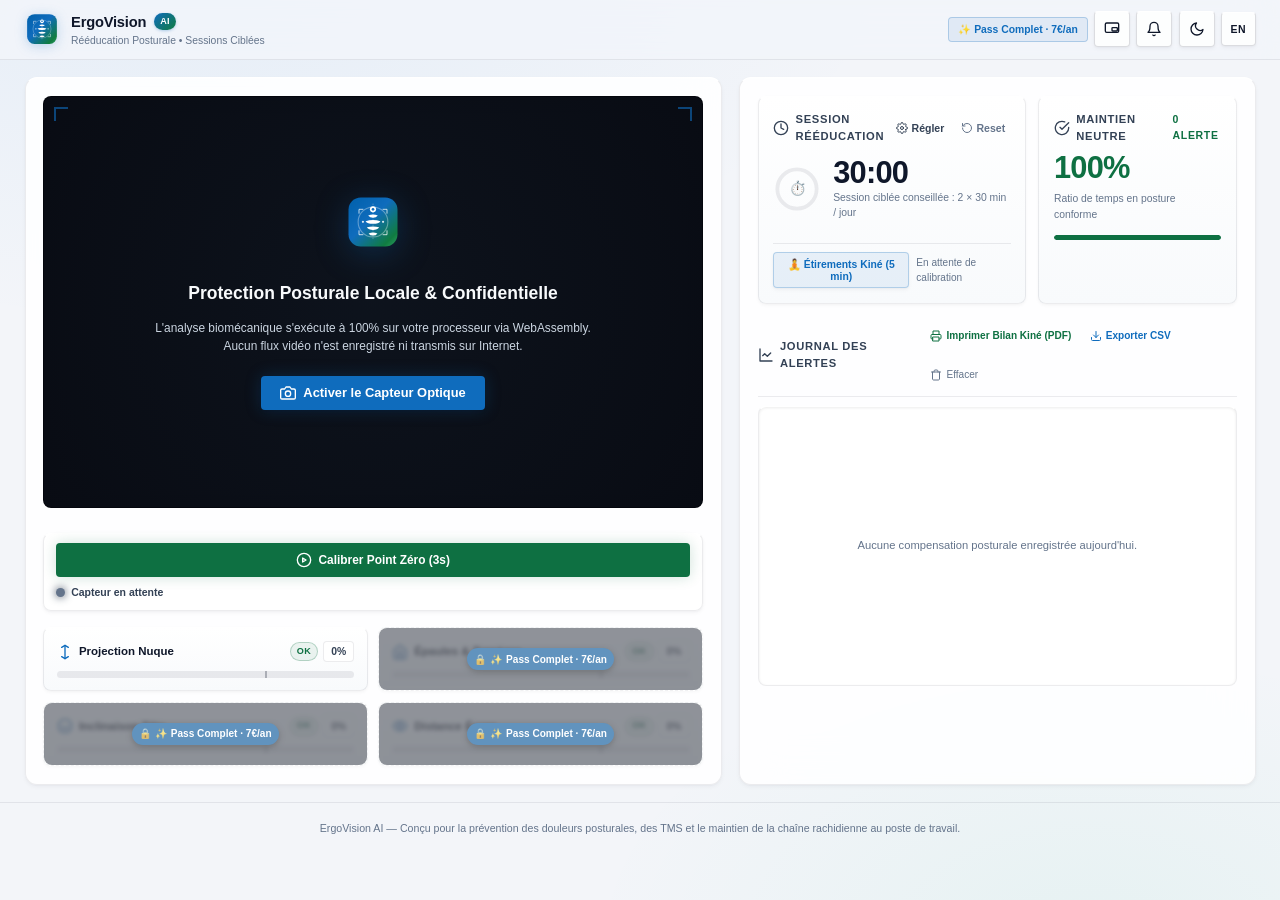
==== 90_Code_Source/index.html @ f1de79cc "feat: complete UI enhancements with clinical deviation pills, circular timer and store icons" ====
<!DOCTYPE html>
<html lang="fr" data-theme="light">
<head>
  <meta charset="UTF-8">
  <meta name="viewport" content="width=device-width, initial-scale=1.0">
  <title>ErgoVision AI — Studio Biomécanique & Gardien Postural</title>
  
  <!-- MediaPipe Pose & Camera Utilities (100% Local / Zero CDN) -->
  <script src="./vendor/mediapipe/camera_utils.js"></script>
  <script src="./vendor/mediapipe/drawing_utils.js"></script>
  <script src="./vendor/mediapipe/pose.js"></script>

  <!-- Modular Styles -->
  <link rel="stylesheet" href="./css/tokens.css">
  <link rel="stylesheet" href="./css/style.css">
</head>
<body>

  <!-- BARRE DE NAVIGATION SUPERIEURE (TOPBAR EPUREE) -->
  <header class="topbar" role="banner">
    <div class="brand">
      <div class="brand-logo-container" aria-hidden="true">
        <svg class="brand-logo-icon" viewBox="0 0 128 128" width="34" height="34">
          <defs>
            <linearGradient id="brandLogoGrad" x1="0%" y1="0%" x2="100%" y2="100%">
              <stop offset="0%" stop-color="#0060ab"/>
              <stop offset="45%" stop-color="#0f6cbd"/>
              <stop offset="85%" stop-color="#107c41"/>
              <stop offset="100%" stop-color="#2d9d5f"/>
            </linearGradient>
          </defs>
          <rect x="8" y="8" width="112" height="112" rx="28" fill="url(#brandLogoGrad)"/>
          <circle cx="64" cy="64" r="34" fill="none" stroke="#ffffff" stroke-width="2.5" stroke-opacity="0.35"/>
          <line x1="64" y1="22" x2="64" y2="106" stroke="#ffffff" stroke-width="1.8" stroke-opacity="0.35" stroke-dasharray="3 3"/>
          <circle cx="64" cy="35" r="7" fill="#ffffff"/>
          <circle cx="64" cy="35" r="3" fill="#0f6cbd"/>
          <path d="M 53 49 Q 64 45 75 49 Q 71 54 64 54 Q 57 54 53 49 Z" fill="#ffffff"/>
          <path d="M 47 62 Q 64 57 81 62 Q 77 68 64 68 Q 51 68 47 62 Z" fill="#ffffff"/>
          <circle cx="41" cy="63.5" r="2.5" fill="#ffffff" fill-opacity="0.85"/>
          <circle cx="87" cy="63.5" r="2.5" fill="#ffffff" fill-opacity="0.85"/>
          <path d="M 50 76 Q 64 72 78 76 Q 74 82 64 82 Q 54 82 50 76 Z" fill="#ffffff"/>
          <path d="M 54 90 Q 64 86 74 90 Q 71 95 64 95 Q 57 95 54 90 Z" fill="#ffffff"/>
          <path d="M 32 44 L 32 35 L 41 35" stroke="#ffffff" stroke-width="2" stroke-linecap="round" fill="none" stroke-opacity="0.85"/>
          <path d="M 96 44 L 96 35 L 87 35" stroke="#ffffff" stroke-width="2" stroke-linecap="round" fill="none" stroke-opacity="0.85"/>
          <path d="M 32 84 L 32 93 L 41 93" stroke="#ffffff" stroke-width="2" stroke-linecap="round" fill="none" stroke-opacity="0.85"/>
          <path d="M 96 84 L 96 93 L 87 93" stroke="#ffffff" stroke-width="2" stroke-linecap="round" fill="none" stroke-opacity="0.85"/>
        </svg>
      </div>
      <div>
        <div class="brand-title">ErgoVision <span class="brand-ai-chip">AI</span></div>
        <div class="brand-sub" data-i18n="brand_sub">Rééducation Posturale • Sessions Ciblées</div>
      </div>
    </div>

    <!-- Actions Rapides Épurées (1 Seule Ligne) -->
    <div class="quick-actions" role="toolbar" aria-label="Actions rapides">
      <button id="btnProStatus" class="btn-pro-badge" title="Gérer votre Pass Annuel Éthique (7 € / an)" aria-label="Gérer votre Pass Annuel">
        <span id="labelProBadge">✨ Pass 7€/an</span>
      </button>

      <button id="btnPiP" class="btn-action btn-icon-only" title="Mini-Fenêtre flottante par-dessus vos outils de travail" aria-label="Ouvrir la fenêtre Picture-in-Picture">
        <svg class="icon" viewBox="0 0 24 24"><rect width="20" height="14" x="2" y="3" rx="2"/><rect width="8" height="5" x="12" y="10" rx="1"/></svg>
      </button>

      <!-- Bouton Agrandir / Ré-ancrer (visible uniquement en mode mini-fenêtre pop-out) -->
      <button id="btnExpandPopout" class="btn-action btn-icon-only" style="display:none;" title="Agrandir en grand écran" aria-label="Agrandir en grand écran">
        <svg class="icon" viewBox="0 0 24 24"><polyline points="15 3 21 3 21 9"/><polyline points="9 21 3 21 3 15"/><line x1="21" y1="3" x2="14" y2="10"/><line x1="3" y1="21" x2="10" y2="14"/></svg>
      </button>

      <!-- Menu Déroulant Popover Notifs & Audio -->
      <div class="popover-wrapper" style="position:relative;">
        <button id="btnNotifMenu" class="btn-action btn-icon-only" title="Paramètres audio et notifications" aria-label="Ouvrir le menu audio et notifications" aria-expanded="false">
          <svg id="iconNotifsBell" class="icon" viewBox="0 0 24 24"><path d="M6 8a6 6 0 0 1 12 0c0 7 3 9 3 9H3s3-2 3-9"/><path d="M10.3 21a1.94 1.94 0 0 0 3.4 0"/></svg>
        </button>
        <div id="notifsDropdown" class="notifs-dropdown" style="display:none;" role="region" aria-label="Paramètres audio et notifications">
          <div class="notifs-dropdown-title">Alertes &amp; Signaux</div>
          
          <div class="notifs-row">
            <label style="display:flex; justify-content:space-between; align-items:center; width:100%; cursor:pointer;">
              <span style="font-weight:600; font-size:0.8rem;">Signal Audio</span>
              <input type="checkbox" id="chkAudioToggle" checked>
            </label>
          </div>

          <div class="notifs-row" id="rowAudioVolume">
            <div style="display:flex; justify-content:space-between; font-size:0.75rem; margin-bottom:0.25rem;">
              <span>Volume</span>
              <span id="labelDropdownVol">15%</span>
            </div>
            <input type="range" id="rangeDropdownVol" min="0" max="100" step="5" value="15" style="width:100%;">
          </div>

          <div class="notifs-row">
            <label style="display:flex; justify-content:space-between; align-items:center; width:100%; cursor:pointer;">
              <span style="font-weight:600; font-size:0.8rem;">Notifications OS</span>
              <input type="checkbox" id="chkNotifToggle">
            </label>
          </div>
        </div>
      </div>

      <button id="btnTheme" class="btn-action btn-theme-toggle" title="Basculer entre Mode Sombre et Mode Clair" aria-label="Basculer le thème">
        <svg id="iconTheme" class="icon" viewBox="0 0 24 24"><path d="M21 12.79A9 9 0 1 1 11.21 3 7 7 0 0 0 21 12.79z"/></svg>
      </button>

      <button id="btnToggleLang" class="btn-action btn-lang-toggle" title="Changer de langue / Switch language" aria-label="Changer la langue de l'application">
        <span id="labelLang">EN</span>
      </button>
    </div>
  </header>

  <!-- CONTENU PRINCIPAL EN GRILLE BENTO -->
  <main class="bento-grid" role="main">

    <!-- COLONNE GAUCHE : FLUX VIDEO, CALIBRATION & JAUGES BIOMÉCANIQUES -->
    <section class="panel" aria-label="Flux vidéo et analyse biomécanique">
      <!-- BANDEAU PAUSE OCULAIRE 20-20-20 -->
      <div id="eyeRestBanner" class="eye-rest-banner" style="display:none;" role="alert" aria-live="polite">
        <div class="eye-rest-content">
          <svg class="icon eye-rest-icon" viewBox="0 0 24 24" fill="none" stroke="currentColor" stroke-width="2"><path d="M2 12s3-7 10-7 10 7 10 7-3 7-10 7-10-7-10-7Z"/><circle cx="12" cy="12" r="3"/></svg>
          <div>
            <div style="font-weight:700; font-size:0.85rem;" id="eyeRestTitle">Pause Oculaire 20-20-20</div>
            <div style="font-size:0.74rem; color:var(--fluent-fg-secondary);" id="eyeRestDesc">Fixez un point à 6m pour détendre vos yeux</div>
          </div>
        </div>
        <div style="display:flex; align-items:center; gap:0.6rem;">
          <span id="eyeRestDigits" class="mono-big" style="font-size:1.3rem; color:var(--status-success);">20s</span>
          <button type="button" class="btn-action" id="btnSkipEyeRest" style="font-size:0.72rem; padding:0.25rem 0.5rem;">
            <span>Passer</span>
          </button>
        </div>
      </div>

      <!-- VIEWPORT VIDEO (100% DEGAGE) -->
      <div class="viewport" aria-label="Moniteur vidéo de posture">
        <!-- Écran d'accueil de la caméra -->
        <div id="cameraPlaceholder" class="camera-placeholder">
          <div class="camera-hero-logo" aria-hidden="true">
            <svg viewBox="0 0 128 128" width="56" height="56">
              <defs>
                <linearGradient id="heroLogoGrad" x1="0%" y1="0%" x2="100%" y2="100%">
                  <stop offset="0%" stop-color="#0060ab"/>
                  <stop offset="45%" stop-color="#0f6cbd"/>
                  <stop offset="85%" stop-color="#107c41"/>
                  <stop offset="100%" stop-color="#2d9d5f"/>
                </linearGradient>
              </defs>
              <rect x="8" y="8" width="112" height="112" rx="28" fill="url(#heroLogoGrad)"/>
              <circle cx="64" cy="64" r="34" fill="none" stroke="#ffffff" stroke-width="2.5" stroke-opacity="0.35"/>
              <line x1="64" y1="22" x2="64" y2="106" stroke="#ffffff" stroke-width="1.8" stroke-opacity="0.35" stroke-dasharray="3 3"/>
              <circle cx="64" cy="35" r="7" fill="#ffffff"/>
              <circle cx="64" cy="35" r="3" fill="#0f6cbd"/>
              <path d="M 53 49 Q 64 45 75 49 Q 71 54 64 54 Q 57 54 53 49 Z" fill="#ffffff"/>
              <path d="M 47 62 Q 64 57 81 62 Q 77 68 64 68 Q 51 68 47 62 Z" fill="#ffffff"/>
              <circle cx="41" cy="63.5" r="2.5" fill="#ffffff" fill-opacity="0.85"/>
              <circle cx="87" cy="63.5" r="2.5" fill="#ffffff" fill-opacity="0.85"/>
              <path d="M 50 76 Q 64 72 78 76 Q 74 82 64 82 Q 54 82 50 76 Z" fill="#ffffff"/>
              <path d="M 54 90 Q 64 86 74 90 Q 71 95 64 95 Q 57 95 54 90 Z" fill="#ffffff"/>
              <path d="M 32 44 L 32 35 L 41 35" stroke="#ffffff" stroke-width="2" stroke-linecap="round" fill="none" stroke-opacity="0.85"/>
              <path d="M 96 44 L 96 35 L 87 35" stroke="#ffffff" stroke-width="2" stroke-linecap="round" fill="none" stroke-opacity="0.85"/>
              <path d="M 32 84 L 32 93 L 41 93" stroke="#ffffff" stroke-width="2" stroke-linecap="round" fill="none" stroke-opacity="0.85"/>
              <path d="M 96 84 L 96 93 L 87 93" stroke="#ffffff" stroke-width="2" stroke-linecap="round" fill="none" stroke-opacity="0.85"/>
            </svg>
          </div>
          <h2 style="font-size: 1.25rem; font-weight: 700; color: var(--fluent-fg-primary);">Protection Posturale Locale &amp; Confidentielle</h2>
          <p style="font-size: 0.85rem; color: var(--fluent-fg-secondary); max-width: 440px; line-height: 1.5;">
            L'analyse biomécanique s'exécute à 100% sur votre processeur via WebAssembly. Aucun flux vidéo n'est enregistré ni transmis sur Internet.
          </p>
          <div style="display:flex; gap:0.6rem; align-items:center; margin-top:0.5rem; flex-wrap:wrap; justify-content:center;">
            <button id="btnStartCamera" class="cta-button">
              <svg class="icon" viewBox="0 0 24 24"><path d="M23 19a2 2 0 0 1-2 2H3a2 2 0 0 1-2-2V8a2 2 0 0 1 2-2h4l2-3h6l2 3h4a2 2 0 0 1 2 2z"/><circle cx="12" cy="13" r="4"/></svg>
              <span>Activer le Capteur Optique</span>
            </button>
          </div>
        </div>

        <!-- Carte de veille active quand la Mini-Fenêtre Popout est ouverte -->
        <div id="popoutActiveCard" class="popout-active-card" style="display:none;" role="region" aria-label="Mini-fenêtre active">
          <div class="popout-hero-badge" aria-hidden="true">
            <svg class="icon" style="width:32px; height:32px; color:var(--brand-primary);" viewBox="0 0 24 24"><rect width="20" height="14" x="2" y="3" rx="2"/><rect width="8" height="5" x="12" y="10" rx="1"/></svg>
          </div>
          <h2 id="popoutActiveTitle" style="font-size: 1.15rem; font-weight: 700; color: var(--fluent-fg-primary); margin: 0.6rem 0 0.25rem;">ErgoVision est actif dans votre mini-fenêtre</h2>
          <p id="popoutActiveDesc" style="font-size: 0.85rem; color: var(--fluent-fg-secondary); max-width: 440px; line-height: 1.5; margin: 0 auto 1.25rem;">
            Vous pouvez replier ou fermer ce panneau latéral en toute tranquillité pour libérer votre écran. Votre posture reste protégée.
          </p>
          <button id="btnReclaimPopout" class="cta-button" style="font-size:0.85rem; padding: 0.55rem 1.2rem;">
            <svg class="icon" viewBox="0 0 24 24"><polyline points="9 14 4 9 9 4"/><path d="M20 20v-7a4 4 0 0 0-4-4H4"/></svg>
            <span id="labelReclaimPopout">↩️ Rapatrier dans ce panneau</span>
          </button>
        </div>

        <!-- Badge Télémétrie Live -->
        <div id="videoTelemetryBadge" class="video-telemetry-badge" style="display:none;" aria-hidden="true">
          <span class="telemetry-dot"></span>
          <span>LIVE • 30 FPS • MediaPipe Wasm</span>
        </div>

        <!-- Décompte de calibration 3-2-1 -->
        <div id="countdownOverlay" class="countdown-overlay" aria-live="assertive">
          <div style="font-size: 0.95rem; color: #ffffff; margin-bottom: 0.5rem;">
            Placez-vous face à l'écran, nuque allongée et épaules relâchées...
          </div>
          <div id="countdownNum" class="countdown-number">3</div>
        </div>

        <!-- Éléments vidéo & canvas de rendu -->
        <video id="input_video" playsinline></video>
        <canvas id="output_canvas" width="640" height="400"></canvas>
        <video id="pip_video" muted playsinline style="display:none;"></video>
      </div>

      <!-- BARRE DE CONTRÔLES EXTERNE (HORS CADRE VIDÉO) -->
      <div class="camera-controls-bar">
        <div class="camera-actions-row">
          <button id="btnCalibrate" class="btn-action btn-calibrate" onclick="startCalibrationCountdown()">
            <svg class="icon" viewBox="0 0 24 24"><circle cx="12" cy="12" r="10"/><path d="m10 15 5-3-5-3v6Z"/></svg>
            <span>Calibrer Point Zéro (3s)</span>
          </button>
          <button id="btnStopCam" class="btn-action btn-stop" style="display:none;" onclick="stopCamera()">
            <svg class="icon" viewBox="0 0 24 24"><rect width="14" height="14" x="5" y="5" rx="2"/></svg>
            <span>Arrêter</span>
          </button>
        </div>
        <div class="camera-info-row">
          <div class="status-pill" role="status" aria-live="polite">
            <span id="statusDot" class="status-dot"></span>
            <span id="statusText">Capteur en attente</span>
          </div>
          <select id="cameraSelect" class="input-select camera-select-discreet" style="display:none;" onchange="switchCamera(this.value)" aria-label="Sélectionner la caméra">
          </select>
        </div>
      </div>

      <!-- 4 JAUGES BIOMÉCANIQUES COMPACTES (SANS SURCHARGE) -->
      <div class="gauges-grid" role="region" aria-label="Indicateurs de dérives posturales">
        <div id="cardNeck" class="gauge-card" title="Prévient l'affaissement cervical (« Text-Neck ») et la surcharge cervicale.">
          <div class="gauge-header">
            <div class="gauge-title-box">
              <svg class="icon" style="color:var(--fluent-brand);" viewBox="0 0 24 24"><path d="M12 2v20"/><path d="m17 5-5-3-5 3"/><path d="m17 19-5 3-5-3"/></svg>
              <span>Projection Nuque</span>
            </div>
            <div class="gauge-metrics-box">
              <span id="pillNeck" class="gauge-deviation-pill pill-ok">OK</span>
              <span id="badgeNeck" class="gauge-badge">0%</span>
            </div>
          </div>
          <div class="gauge-track"><div id="fillNeck" class="gauge-fill"></div></div>
        </div>

        <div id="cardShoulder" class="gauge-card" title="Surveille l'élévation anormale des épaules et les asymétries posturales.">
          <div class="gauge-header">
            <div class="gauge-title-box">
              <svg class="icon" style="color:var(--fluent-brand);" viewBox="0 0 24 24"><path d="m3 9 9-7 9 7v11a2 2 0 0 1-2 2H5a2 2 0 0 1-2-2z"/><polyline points="9 22 9 12 15 12 15 22"/></svg>
              <span>Épaules &amp; Trapèzes</span>
            </div>
            <div class="gauge-metrics-box">
              <span id="pillShoulder" class="gauge-deviation-pill pill-ok">OK</span>
              <span id="badgeShoulder" class="gauge-badge">0%</span>
            </div>
          </div>
          <div class="gauge-track"><div id="fillShoulder" class="gauge-fill"></div></div>
        </div>

        <div id="cardTilt" class="gauge-card" title="Détecte l'inclinaison latérale prolongée et les tensions asymétriques.">
          <div class="gauge-header">
            <div class="gauge-title-box">
              <svg class="icon" style="color:var(--fluent-brand);" viewBox="0 0 24 24"><circle cx="12" cy="12" r="10"/><path d="M16 12a4 4 0 0 1-8 0"/></svg>
              <span id="titleGaugeTilt">Inclinaison Tête</span>
            </div>
            <div class="gauge-metrics-box">
              <span id="pillTilt" class="gauge-deviation-pill pill-ok">OK</span>
              <span id="badgeTilt" class="gauge-badge">0%</span>
            </div>
          </div>
          <div class="gauge-track"><div id="fillTilt" class="gauge-fill"></div></div>
        </div>

        <div id="cardDistance" class="gauge-card" title="Prévient le rapprochement excessif (&lt;50cm) et la fatigue oculaire.">
          <div class="gauge-header">
            <div class="gauge-title-box">
              <svg class="icon" style="color:var(--fluent-brand);" viewBox="0 0 24 24"><path d="M2 12s3-7 10-7 10 7 10 7-3 7-10 7-10-7-10-7Z"/><circle cx="12" cy="12" r="3"/></svg>
              <span id="titleGaugeDistance">Distance Écran</span>
            </div>
            <div class="gauge-metrics-box">
              <span id="pillDistance" class="gauge-deviation-pill pill-ok">OK</span>
              <span id="badgeDistance" class="gauge-badge">0%</span>
            </div>
          </div>
          <div class="gauge-track"><div id="fillDistance" class="gauge-fill"></div></div>
        </div>
      </div>
    </section>

    <!-- COLONNE DROITE : SESSION DE RÉÉDUCATION, SCORE & BILAN -->
    <section class="panel" aria-label="Session de rééducation et télémétrie">
      <!-- Session Kiné & Maintien Neutre -->
      <div class="widget-row">
        <div id="pacingWidget" class="widget-box">
          <div class="section-title" style="border:none; padding:0;">
            <div class="section-title-left">
              <svg class="icon" viewBox="0 0 24 24"><circle cx="12" cy="12" r="10"/><polyline points="12 6 12 12 16 14"/></svg>
              <span id="timerTitle">Session Rééducation</span>
            </div>
            <div style="display:flex; align-items:center; gap:0.4rem;">
              <button type="button" id="btnPacingSettings" style="background:none; border:none; cursor:pointer; color:var(--fluent-fg-secondary); font-size:0.75rem; font-weight:600; display:inline-flex; align-items:center; gap:0.25rem; min-height:32px; padding:0.25rem 0.4rem;" title="Régler la durée de la session">
                <svg class="icon" style="width:12px; height:12px;" viewBox="0 0 24 24"><circle cx="12" cy="12" r="3"/><path d="M19.4 15a1.65 1.65 0 0 0 .33 1.82l.06.06a2 2 0 1 1-2.83 2.83l-.06-.06a1.65 1.65 0 0 0-1.82-.33 1.65 1.65 0 0 0-1 1.51V21a2 2 0 0 1-4 0v-.09A1.65 1.65 0 0 0 9 19.4a1.65 1.65 0 0 0-1.82.33l-.06.06a2 2 0 1 1-2.83-2.83l.06-.06a1.65 1.65 0 0 0 .33-1.82 1.65 1.65 0 0 0-1.51-1H3a2 2 0 0 1 0-4h.09A1.65 1.65 0 0 0 4.6 9a1.65 1.65 0 0 0-.33-1.82l-.06-.06a2 2 0 1 1 2.83-2.83l.06.06a1.65 1.65 0 0 0 1.82.33H9a1.65 1.65 0 0 0 1-1.51V3a2 2 0 0 1 4 0v.09a1.65 1.65 0 0 0 1 1.51 1.65 1.65 0 0 0 1.82-.33l.06-.06a2 2 0 1 1 2.83 2.83l-.06.06a1.65 1.65 0 0 0-.33 1.82V9a1.65 1.65 0 0 0 1.51 1H21a2 2 0 0 1 0 4h-.09a1.65 1.65 0 0 0-1.51 1z"/></svg>
                <span>Régler</span>
              </button>
              <button type="button" id="btnResetTimer" style="background:none; border:none; cursor:pointer; color:var(--fluent-fg-muted); font-size:0.75rem; font-weight:600; display:inline-flex; align-items:center; gap:0.25rem; min-height:32px; padding:0.25rem 0.4rem;" title="Réinitialiser la session">
                <svg class="icon" style="width:12px; height:12px;" viewBox="0 0 24 24"><path d="M3 12a9 9 0 1 0 9-9 9.75 9.75 0 0 0-6.74 2.74L3 8"/><path d="M3 3v5h5"/></svg>
                <span>Reset</span>
              </button>
            </div>
          </div>
          
          <div class="session-timer-display">
            <div class="session-ring-box" aria-hidden="true">
              <svg class="session-ring" viewBox="0 0 44 44">
                <circle class="session-ring-bg" cx="22" cy="22" r="18" />
                <circle id="sessionRingFill" class="session-ring-fill" cx="22" cy="22" r="18" />
              </svg>
              <span class="session-ring-icon">⏱️</span>
            </div>
            <div class="session-digits-box">
              <div id="timerDigits" class="mono-big">30:00</div>
              <div id="timerSub" class="widget-sub">Session ciblée conseillée : 2 × 30 min / jour</div>
            </div>
          </div>
          
          <div style="margin-top:0.75rem; display:flex; gap:0.5rem; justify-content:space-between; align-items:center; border-top:1px solid var(--fluent-stroke-subtle); padding-top:0.6rem;">
            <button type="button" id="btnOpenKineRoutine" class="btn-action" style="font-size:0.74rem; padding:0.35rem 0.7rem; border-color:var(--fluent-brand-border); background:var(--fluent-brand-tint); color:var(--fluent-brand); font-weight:600;">
              <span>🧘 Étirements Kiné (5 min)</span>
            </button>
            <span id="sessionStatusBadge" style="font-size:0.72rem; color:var(--fluent-fg-muted);">En attente de calibration</span>
          </div>
        </div>

        <div class="widget-box">
          <div class="section-title" style="border:none; padding:0;">
            <div class="section-title-left">
              <svg class="icon" viewBox="0 0 24 24"><path d="M22 11.08V12a10 10 0 1 1-5.93-9.14"/><polyline points="22 4 12 14.01 9 11.01"/></svg>
              <span>Maintien Neutre</span>
            </div>
            <span id="alertCounterBadge" style="color:var(--status-success); font-size:0.75rem; font-weight:600;">0 alerte</span>
          </div>
          <div id="scoreDigits" class="mono-big" style="color:var(--status-success);">100%</div>
          <div class="widget-sub">Ratio de temps en posture conforme</div>
          <div class="score-mini-track" aria-hidden="true">
            <div id="scoreMiniFill" class="score-mini-fill" style="width: 100%;"></div>
          </div>
        </div>
      </div>


      <!-- ATELIER KINÉ DU DOS • PAUSE ACTIVE (FLUENT UI 2) -->
      <div id="kineStudioContainer" style="display:none; margin-bottom:0.75rem;"></div>

      <!-- Journal des Dérives Posturales -->
      <div style="display:flex; flex-direction:column; gap:0.6rem; flex:1;">
        <div class="section-title">
          <div class="section-title-left">
            <svg class="icon" viewBox="0 0 24 24"><path d="M3 3v18h18"/><path d="m19 9-5 5-4-4-3 3"/></svg>
            <span>Journal des Alertes</span>
          </div>
          <div style="display:flex; gap:0.5rem; align-items:center; flex-wrap:wrap;">
            <button type="button" id="btnPrintKineReport" style="background:none; border:none; cursor:pointer; font-size:0.72rem; color:var(--status-success); font-weight:700; display:inline-flex; align-items:center; gap:0.3rem; min-height:32px; padding:0.25rem 0.4rem;" title="Imprimer ou enregistrer le rapport en PDF pour votre Kiné">
              <svg class="icon" style="width:12px; height:12px;" viewBox="0 0 24 24"><polyline points="6 9 6 2 18 2 18 9"/><path d="M6 18H4a2 2 0 0 1-2-2v-5a2 2 0 0 1 2-2h16a2 2 0 0 1 2 2v5a2 2 0 0 1-2 2h-2"/><rect x="6" y="14" width="12" height="8"/></svg>
              <span data-i18n="btn_kine_report">Bilan Kiné (PDF)</span>
            </button>
            <button type="button" id="btnExportCsv" style="background:none; border:none; cursor:pointer; font-size:0.72rem; color:var(--fluent-brand); font-weight:600; display:inline-flex; align-items:center; gap:0.3rem; min-height:32px; padding:0.25rem 0.4rem;">
              <svg class="icon" style="width:12px; height:12px;" viewBox="0 0 24 24"><path d="M21 15v4a2 2 0 0 1-2 2H5a2 2 0 0 1-2-2v-4"/><polyline points="7 10 12 15 17 10"/><line x1="12" y1="15" x2="12" y2="3"/></svg>
              <span>Exporter CSV</span>
            </button>
            <button type="button" id="btnClearLogs" style="background:none; border:none; cursor:pointer; font-size:0.72rem; color:var(--fluent-fg-muted); display:inline-flex; align-items:center; gap:0.3rem; min-height:32px; padding:0.25rem 0.4rem;">
              <svg class="icon" style="width:12px; height:12px;" viewBox="0 0 24 24"><path d="M3 6h18"/><path d="M19 6v14c0 1-1 2-2 2H7c-1 0-2-1-2-2V6"/><path d="M8 6V4c0-1 1-2 2-2h4c1 0 2 1 2 2v2"/></svg>
              <span>Effacer</span>
            </button>
          </div>
        </div>
        <div id="timelineLog" class="timeline" role="log" aria-live="polite">
          <div style="color:var(--fluent-fg-muted); font-size:0.8rem; text-align:center; margin:auto;">
            Aucune compensation posturale enregistrée.
          </div>
        </div>
      </div>
    </section>

  </main>

  <!-- MODAL DE CONFIGURATION DU CENTRE DE CONTRÔLE FLUENT UI 2 -->
  <dialog id="pacingModal" class="fluent-modal" aria-labelledby="modalPacingTitle">
    <div style="display:flex; justify-content:space-between; align-items:center; margin-bottom:1rem;">
      <h3 id="modalPacingTitle" style="margin:0; font-size:1.1rem; font-weight:700; color:var(--fluent-fg-primary); display:inline-flex; align-items:center; gap:0.5rem;">
        <svg class="icon" viewBox="0 0 24 24"><circle cx="12" cy="12" r="3"/><path d="M19.4 15a1.65 1.65 0 0 0 .33 1.82l.06.06a2 2 0 1 1-2.83 2.83l-.06-.06a1.65 1.65 0 0 0-1.82-.33 1.65 1.65 0 0 0-1 1.51V21a2 2 0 0 1-4 0v-.09A1.65 1.65 0 0 0 9 19.4a1.65 1.65 0 0 0-1.82.33l-.06.06a2 2 0 1 1-2.83-2.83l.06-.06a1.65 1.65 0 0 0 .33-1.82 1.65 1.65 0 0 0-1.51-1H3a2 2 0 0 1 0-4h.09A1.65 1.65 0 0 0 4.6 9a1.65 1.65 0 0 0-.33-1.82l-.06-.06a2 2 0 1 1 2.83-2.83l.06.06a1.65 1.65 0 0 0 1.82.33H9a1.65 1.65 0 0 0 1-1.51V3a2 2 0 0 1 4 0v.09a1.65 1.65 0 0 0 1 1.51 1.65 1.65 0 0 0 1.82-.33l.06-.06a2 2 0 1 1 2.83 2.83l-.06.06a1.65 1.65 0 0 0-.33 1.82V9a1.65 1.65 0 0 0 1.51 1H21a2 2 0 0 1 0 4h-.09a1.65 1.65 0 0 0-1.51 1z"/></svg>
        <span data-i18n="modal_title">Centre de Réglages Posturaux</span>
      </h3>
      <button type="button" id="btnClosePacingModal" style="background:none; border:none; cursor:pointer; color:var(--fluent-fg-muted); padding:0.25rem; border-radius:var(--radius-sm); min-height:32px; min-width:32px; display:inline-flex; align-items:center; justify-content:center;" aria-label="Fermer la boîte de dialogue">
        <svg class="icon" viewBox="0 0 24 24"><line x1="18" y1="6" x2="6" y2="18"/><line x1="6" y1="6" x2="18" y2="18"/></svg>
      </button>
    </div>

    <!-- Navigation par Onglets Fluent -->
    <div class="modal-tabs" role="tablist">
      <button type="button" id="tabBtnPacing" class="modal-tab-btn active" role="tab" aria-selected="true">
        <svg class="icon" viewBox="0 0 24 24"><circle cx="12" cy="12" r="10"/><polyline points="12 6 12 12 16 14"/></svg>
        <span data-i18n="tab_pacing">Rythme & Pacing</span>
      </button>
      <button type="button" id="tabBtnAudio" class="modal-tab-btn" role="tab" aria-selected="false">
        <svg class="icon" viewBox="0 0 24 24"><polygon points="11 5 6 9 2 9 2 15 6 15 11 19 11 5"/><path d="M15.54 8.46a5 5 0 0 1 0 7.07"/></svg>
        <span data-i18n="tab_audio">Alertes Audio</span>
      </button>
      <button type="button" id="tabBtnPrefs" class="modal-tab-btn" role="tab" aria-selected="false">
        <svg class="icon" viewBox="0 0 24 24"><circle cx="12" cy="12" r="10"/><line x1="2" y1="12" x2="22" y2="12"/><path d="M12 2a15.3 15.3 0 0 1 4 10 15.3 15.3 0 0 1-4 10 15.3 15.3 0 0 1-4-10 15.3 15.3 0 0 1 4-10z"/></svg>
        <span data-i18n="tab_prefs">Préférences & Langue</span>
      </button>
    </div>

    <form id="pacingForm" method="dialog">
      <!-- ONGLET 1 : SESSION DE RÉÉDUCATION -->
      <div id="tabPanePacing" class="modal-tab-pane active" role="tabpanel">
        <div style="font-size:0.75rem; color:var(--fluent-fg-muted); margin-bottom:0.75rem;">
          Durées de session recommandées par les professionnels :
        </div>
        <div class="presets-grid">
          <button type="button" id="presetKine20" class="btn-preset">
            <strong>Douceur • 20 min</strong>
            <span>Reprise &amp; fatigue cervicale</span>
          </button>
          <button type="button" id="presetKine30" class="btn-preset active">
            <strong>Kiné • 30 min</strong>
            <span>Recommandé (2 sessions / jour)</span>
          </button>
          <button type="button" id="presetKine45" class="btn-preset">
            <strong>Endurance • 45 min</strong>
            <span>Stabilité posturale confirmée</span>
          </button>
        </div>

        <div class="form-group">
          <label class="form-label" for="inputSessionMinutes">
            <span>Durée de la Session de Rééducation</span>
            <span class="form-label-hint" id="hintSessionVal">30 min</span>
          </label>
          <div class="slider-row">
            <input type="range" id="rangeSessionMinutes" min="10" max="60" step="5" value="30" aria-label="Curseur durée session rééducation">
            <input type="number" id="inputSessionMinutes" class="form-input" style="width:75px;" min="10" max="60" step="5" value="30" required>
          </div>
        </div>

        <div style="background:var(--fluent-bg-card); padding:0.75rem; border-radius:var(--radius-sm); border:1px solid var(--fluent-stroke-subtle); margin-top:0.75rem;">
          <div style="font-size:0.73rem; color:var(--fluent-fg-secondary); line-height:1.45;">
            💡 <em>Le saviez-vous ?</em> Un guidage postural continu &gt; 1h fatigue les muscles stabilisateurs et raidit la nuque. Deux courtes sessions de 30 min par jour suffisent à rééduquer la proprioception sans risque de surmenage.
          </div>
        </div>
      </div>

      <!-- ONGLET 2 : ALERTES AUDIO -->
      <div id="tabPaneAudio" class="modal-tab-pane" role="tabpanel">
        <div class="form-group">
          <label class="form-label">
            <span data-i18n="label_audio_mode">Comportement de l'Alerte Posturale</span>
            <span class="form-label-hint" data-i18n="hint_audio_mode">Jusqu'au retour neutre</span>
          </label>
          <div style="display:flex; flex-direction:column; gap:0.5rem; margin-top:0.35rem;">
            <label style="display:flex; align-items:center; gap:0.5rem; font-size:0.8rem; cursor:pointer;">
              <input type="radio" name="audioMode" id="audioModePulse" value="pulse" checked>
              <div>
                <strong data-i18n="audio_mode_pulse">Pulse cadencé doux (Recommandé)</strong>
                <div style="font-size:0.72rem; color:var(--fluent-fg-muted);" data-i18n="audio_mode_pulse_desc">Bip discret répété toutes les 1.2s tant que la posture n'est pas corrigée.</div>
              </div>
            </label>
            <label style="display:flex; align-items:center; gap:0.5rem; font-size:0.8rem; cursor:pointer;">
              <input type="radio" name="audioMode" id="audioModeContinuous" value="continuous">
              <div>
                <strong data-i18n="audio_mode_continuous">Tonalité continue douce</strong>
                <div style="font-size:0.72rem; color:var(--fluent-fg-muted);" data-i18n="audio_mode_continuous_desc">Bourdonnement sinusoïdal ininterrompu jusqu'au redressement.</div>
              </div>
            </label>
          </div>
        </div>

        <div class="form-group">
          <label class="form-label" for="rangeAudioVolume">
            <span data-i18n="label_audio_volume">Volume Sonore</span>
            <span class="slider-val-box" id="valAudioVolume">15%</span>
          </label>
          <div class="slider-row">
            <svg class="icon" style="width:16px; height:16px; color:var(--fluent-fg-muted);" viewBox="0 0 24 24"><polygon points="11 5 6 9 2 9 2 15 6 15 11 19 11 5"/></svg>
            <input type="range" id="rangeAudioVolume" min="0" max="100" step="5" value="15" aria-label="Curseur volume sonore">
            <svg class="icon" style="width:16px; height:16px; color:var(--fluent-brand);" viewBox="0 0 24 24"><polygon points="11 5 6 9 2 9 2 15 6 15 11 19 11 5"/><path d="M19.07 4.93a10 10 0 0 1 0 14.14"/></svg>
          </div>
        </div>

        <div class="form-group">
          <label class="form-label" for="selectAlertDelay">
            <span data-i18n="label_alert_delay">Délai avant déclenchement d'alerte</span>
            <span class="form-label-hint" data-i18n="hint_alert_delay">Filtre anti-fausse alerte</span>
          </label>
          <select id="selectAlertDelay" class="input-select" style="width:100%;">
            <option value="1.5">1.5 seconde (Sensibilité élevée)</option>
            <option value="2.5" selected>2.5 secondes (Équilibré standard)</option>
            <option value="3.5">3.5 secondes (Tolérance aux mouvements naturels)</option>
          </select>
        </div>

        <div style="display:flex; gap:0.5rem; margin-top:1rem; flex-wrap:wrap;">
          <button type="button" id="btnTestAudioAlert" class="btn-action" style="font-size:0.75rem; min-height:32px;">
            <svg class="icon" style="width:12px; height:12px;" viewBox="0 0 24 24"><polygon points="5 3 19 12 5 21 5 3"/></svg>
            <span data-i18n="btn_test_alert">Tester alerte posturale</span>
          </button>
          <button type="button" id="btnTestCycleChime" class="btn-action" style="font-size:0.75rem; min-height:32px;">
            <svg class="icon" style="width:12px; height:12px;" viewBox="0 0 24 24"><path d="M18 8A6 6 0 0 0 6 8c0 7-3 9-3 9h18s-3-2-3-9"/><path d="M13.73 21a2 2 0 0 1-3.46 0"/></svg>
            <span data-i18n="btn_test_chime">Tester carillon fin de cycle</span>
          </button>
        </div>
      </div>

      <!-- ONGLET 3 : PRÉFÉRENCES & LANGUE -->
      <div id="tabPanePrefs" class="modal-tab-pane" role="tabpanel">
        <div class="form-group">
          <label class="form-label" for="selectModalLanguage">
            <span data-i18n="label_lang_choice">Langue de l'Interface</span>
            <span class="form-label-hint">Interface language</span>
          </label>
          <select id="selectModalLanguage" class="input-select" style="width:100%;">
            <option value="fr">🇫🇷 Français (French)</option>
            <option value="en">🇬🇧 English (Anglais)</option>
          </select>
        </div>

        <div class="form-group">
          <label class="form-label" for="selectModalSensitivity">
            <span data-i18n="label_sensitivity_choice">Sensibilité Biomécanique</span>
            <span class="form-label-hint" data-i18n="hint_sensitivity">Tolérance angulaire</span>
          </label>
          <select id="selectModalSensitivity" class="input-select" style="width:100%;">
            <option value="1.25">Tolérance : Souple (Fin de journée)</option>
            <option value="1.0" selected>Tolérance : Standard</option>
            <option value="0.8">Tolérance : Stricte (Protection max)</option>
          </select>
        </div>

        <div style="background:var(--fluent-bg-card); padding:0.75rem; border-radius:var(--radius-sm); border:1px solid var(--fluent-stroke-subtle); margin-top:1rem;">
          <div style="font-weight:600; font-size:0.8rem; color:var(--fluent-fg-primary); margin-bottom:0.25rem;" data-i18n="privacy_guarantee">
            🔒 Confidentialité & Exécution Locale
          </div>
          <div style="font-size:0.72rem; color:var(--fluent-fg-muted); line-height:1.4;" data-i18n="privacy_desc">
            Le modèle de pose MediaPipe s'exécute à 100% dans votre navigateur via WebAssembly. Vos données de posture et d'activité sont conservées uniquement sur cet appareil.
          </div>
        </div>
      </div>

      <div style="display:flex; justify-content:space-between; align-items:center; margin-top:1.5rem; padding-top:0.75rem; border-top:1px solid var(--fluent-stroke-subtle);">
        <button type="button" id="btnResetDefaults" class="btn-action" style="font-size:0.75rem; color:var(--fluent-fg-muted); min-height:32px;" data-i18n="btn_defaults">
          Valeurs par défaut
        </button>
        <div style="display:flex; gap:0.6rem;">
          <button type="button" id="btnCancelPacingModal" class="btn-action" style="min-height:32px;" data-i18n="btn_cancel">Annuler</button>
          <button type="submit" id="btnSavePacingModal" class="btn-action btn-primary" style="min-height:32px;" data-i18n="btn_save">Enregistrer</button>
        </div>
      </div>
    </form>
  </dialog>
 
   <!-- MODAL FLUENT UI 2 : PASS ANNUEL ÉTHIQUE (7 € / AN) -->
   <dialog id="licenseModal" class="fluent-modal" aria-labelledby="modalLicenseTitle">
     <div class="modal-header">
       <div class="modal-title-box">
         <svg class="icon modal-title-icon" viewBox="0 0 24 24"><path d="M12 22s8-4 8-10V5l-8-3-8 3v7c0 6 8 10 8 10z"/></svg>
         <h2 id="modalLicenseTitle" class="modal-title" data-i18n="modal_license_title">Pass Annuel Éthique — 7 € / an</h2>
       </div>
       <button type="button" class="btn-close-modal" id="btnCloseLicenseModal" aria-label="Fermer la fenêtre">
         <svg class="icon" viewBox="0 0 24 24"><line x1="18" y1="6" x2="6" y2="18"/><line x1="6" y1="6" x2="18" y2="18"/></svg>
       </button>
     </div>

     <div style="padding: 1.25rem 1.5rem; display: flex; flex-direction: column; gap: 1.15rem;">
       <!-- Manifeste Éthique -->
       <div style="background: linear-gradient(135deg, rgba(15, 108, 189, 0.12) 0%, rgba(16, 124, 65, 0.12) 100%); border: 1px solid var(--fluent-brand-border); border-radius: var(--radius-sm); padding: 0.9rem;">
         <div style="font-weight: 700; font-size: 0.82rem; color: var(--fluent-brand); margin-bottom: 0.35rem;">
           🛡️ Notre Engagement : Juste, Local & Sans Prélèvement Caché
         </div>
         <p style="font-size: 0.76rem; color: var(--fluent-fg-secondary); line-height: 1.45; margin: 0;" data-i18n="modal_license_manifesto">
           Zéro abonnement mensuel. Zéro prélèvement automatique récurrent. Aucun serveur cloud (100% privé sur votre ordinateur). Un prix juste pour soutenir le développement et protéger votre dos toute l'année.
         </p>
       </div>

       <!-- Liste des déblocages -->
       <div>
         <div style="font-size: 0.8rem; font-weight: 700; color: var(--fluent-fg-primary); margin-bottom: 0.5rem;" data-i18n="modal_license_features_title">
           Fonctionnalités débloquées avec le Pass :
         </div>
         <ul style="margin: 0; padding-left: 1.2rem; font-size: 0.76rem; color: var(--fluent-fg-secondary); line-height: 1.6;">
           <li data-i18n="modal_license_f1">Les 4 jauges biomécaniques simultanées (Nuque, Épaules/Trapèzes, Inclinaison, Distance Z)</li>
           <li data-i18n="modal_license_f2">Mini-Fenêtre Picture-in-Picture flottante par-dessus VS Code, Teams et Slack</li>
           <li data-i18n="modal_license_f3">Atelier Kiné complet (McKenzie, Brügger, Extension thoracique, Bascule pelvienne)</li>
           <li data-i18n="modal_license_f4">Bilan postural imprimable / PDF pour votre Kinésithérapeute ou Ostéopathe</li>
           <li data-i18n="modal_license_f5">Alerte sonore continue adaptative & bols tibétains réparateurs (432 Hz)</li>
         </ul>
       </div>

       <!-- Achat externe -->
       <div style="display: flex; justify-content: center; margin: 0.25rem 0;">
         <a href="https://lemonsqueezy.com" target="_blank" rel="noopener noreferrer" id="linkBuyPass" class="btn-action btn-primary" style="text-decoration: none; padding: 0.65rem 1.25rem; font-size: 0.84rem; font-weight: 700; border-radius: var(--radius-sm);" data-i18n="btn_buy_pass">
           Obtenir mon Pass 1 An (7 € TTC)
         </a>
       </div>

       <!-- Formulaire d'activation de clé -->
       <form id="licenseActivationForm" style="display: flex; flex-direction: column; gap: 0.6rem; border-top: 1px solid var(--fluent-stroke-subtle); padding-top: 1rem;">
         <label for="inputLicenseKey" class="form-label" style="margin-bottom: 0;">
           <span data-i18n="label_license_key">Clé d'activation du Pass</span>
           <span class="form-label-hint">Ex: ERGO-XXXX ou LemonSqueezy</span>
         </label>
         <div style="display: flex; gap: 0.5rem;">
           <input type="text" id="inputLicenseKey" class="form-input" placeholder="ERGO-XXXX-XXXX-XXXX" style="flex: 1;" required autocomplete="off" spellcheck="false">
           <button type="submit" id="btnSubmitLicense" class="btn-action btn-primary" style="white-space: nowrap;" data-i18n="btn_activate_key">
             Activer
           </button>
         </div>
         <div id="licenseFeedback" style="font-size: 0.75rem; font-weight: 600; min-height: 1.2rem;"></div>
       </form>
     </div>
   </dialog>

  <footer role="contentinfo">
    ErgoVision AI — Conçu pour la prévention des douleurs posturales, des TMS et le maintien de la chaîne rachidienne au poste de travail.
  </footer>

  <!-- SCRIPT LOGIQUE & MOTEUR BIOMÉCANIQUE -->
  <!-- Modular ES6 Application Bootstrap -->
  <script type="module" src="./src/app.js"></script>
</body>
</html>
---- 90_Code_Source/css/tokens.css ----
/**
 * ErgoVision AI — Fluent UI 2 Design Tokens (CSS Custom Properties)
 * Standard: Fluent UI 2 Web Specification / DTCG Aligned
 * Accessibility: WCAG 2.1 Level AA Verified (Contrast >= 4.5:1 text, >= 3.0:1 UI)
 */

:root, [data-theme="light"] {
  /* ==========================================================================
     1. COLOR SYSTEM (LIGHT THEME)
     ========================================================================== */

  /* Neutral Surfaces (Canvas & Layering) */
  --fluent-color-neutral-background-1: #ffffff; /* Primary page canvas */
  --fluent-color-neutral-background-2: #fafafa; /* Side panels / Secondary */
  --fluent-color-neutral-background-3: #f5f5f5; /* Cards / Nested containers */
  --fluent-color-neutral-background-4: #f0f0f0; /* Deepest nested layer */
  --fluent-color-neutral-background-inverted: #242424; /* Tooltips / Dark overlays */
  
  --fluent-color-subtle-background: transparent;
  --fluent-color-subtle-background-hover: #f5f5f5;
  --fluent-color-subtle-background-pressed: #e0e0e0;
  --fluent-color-subtle-background-selected: #ebebeb;

  /* Neutral Foreground (Typography & Icons) */
  --fluent-color-neutral-foreground-1: #242424; /* Primary body text (Ratio > 14:1 on white) */
  --fluent-color-neutral-foreground-2: #424242; /* Secondary body text (Ratio > 9:1) */
  --fluent-color-neutral-foreground-3: #616161; /* Tertiary text / metadata (Ratio > 5.5:1) */
  --fluent-color-neutral-foreground-4: #707070; /* Subdued placeholders (Ratio > 4.5:1) */
  --fluent-color-neutral-foreground-disabled: #bdbdbd;
  --fluent-color-neutral-foreground-inverted: #ffffff;
  --fluent-color-neutral-foreground-on-brand: #ffffff;

  /* Neutral Strokes / Borders */
  --fluent-color-neutral-stroke-1: #d1d1d1; /* Standard input/card borders */
  --fluent-color-neutral-stroke-2: #e0e0e0; /* Dividers and separators */
  --fluent-color-neutral-stroke-3: #f0f0f0; /* Subtle grouped lines */
  --fluent-color-neutral-stroke-subtle: #e0e0e0;
  --fluent-color-neutral-stroke-accessible: #616161; /* Guaranteed 3:1 boundary */
  --fluent-color-neutral-stroke-disabled: #e0e0e0;

  /* Brand Colors (Ergonomic Medical Cyan/Blue) */
  --fluent-color-brand-background: #0f6cbd; /* Stop 80 */
  --fluent-color-brand-background-hover: #0f70bf; /* Stop 70 */
  --fluent-color-brand-background-pressed: #115ea3; /* Stop 60 */
  --fluent-color-brand-background-selected: #0f70bf;
  --fluent-color-brand-foreground-1: #0f6cbd;
  --fluent-color-brand-foreground-link: #115ea3;
  --fluent-color-brand-foreground-link-hover: #0e2a44;
  --fluent-color-brand-stroke-1: #0f6cbd;

  /* Biomechanical Status Indicators */
  /* Success: Aligned Posture (Émeraude) */
  --fluent-color-status-success-background-1: #e6f7ef;
  --fluent-color-status-success-foreground-1: #0e7042;
  --fluent-color-status-success-border-1: #92d8b3;
  
  /* Warning: Pre-Alert & Pacing (Ambre) */
  --fluent-color-status-warning-background-1: #fff8e5;
  --fluent-color-status-warning-foreground-1: #8f6200;
  --fluent-color-status-warning-border-1: #fce18d;

  /* Danger: Postural Deflection Alert (Rose / Rouge Clinique) */
  --fluent-color-status-danger-background-1: #fdf3f4;
  --fluent-color-status-danger-foreground-1: #b71c1c;
  --fluent-color-status-danger-border-1: #f4a8a8;

  /* Focus Outlines (Double-Ring A11y Pattern) */
  --fluent-color-stroke-focus-1: #ffffff; /* Inner ring */
  --fluent-color-stroke-focus-2: #000000; /* Outer ring */

  /* Glassmorphism / Acrylic Workstation */
  --fluent-surface-acrylic: rgba(255, 255, 255, 0.85);
  --fluent-surface-blur: 16px;

  /* Shadows (Dual-Layer: Key + Ambient) */
  --fluent-shadow-2: 0 1px 2px rgba(0, 0, 0, 0.14), 0 0 2px rgba(0, 0, 0, 0.12);
  --fluent-shadow-4: 0 2px 4px rgba(0, 0, 0, 0.14), 0 0 2px rgba(0, 0, 0, 0.12);
  --fluent-shadow-8: 0 4px 8px rgba(0, 0, 0, 0.14), 0 0 2px rgba(0, 0, 0, 0.12);
  --fluent-shadow-16: 0 8px 16px rgba(0, 0, 0, 0.14), 0 0 2px rgba(0, 0, 0, 0.12);
  --fluent-shadow-28: 0 14px 28px rgba(0, 0, 0, 0.24), 0 0 8px rgba(0, 0, 0, 0.20);
}

/* ==========================================================================
   DARK THEME (STUDIO WORKSTATION)
   ========================================================================== */
[data-theme="dark"] {
  /* Neutral Surfaces (OLED / Deep Slate hierarchy) */
  --fluent-color-neutral-background-1: #1f1f1f; /* Primary page canvas */
  --fluent-color-neutral-background-2: #141414; /* Side panels / Shelves */
  --fluent-color-neutral-background-3: #292929; /* Cards / Bento tiles */
  --fluent-color-neutral-background-4: #333333; /* Layered container */
  --fluent-color-neutral-background-inverted: #ffffff;

  --fluent-color-subtle-background: transparent;
  --fluent-color-subtle-background-hover: #383838;
  --fluent-color-subtle-background-pressed: #2e2e2e;
  --fluent-color-subtle-background-selected: #333333;

  /* Neutral Foreground (Typography & Icons) */
  --fluent-color-neutral-foreground-1: #ffffff; /* Primary text (16:1 ratio) */
  --fluent-color-neutral-foreground-2: #d6d6d6; /* Secondary body (11:1 ratio) */
  --fluent-color-neutral-foreground-3: #adadad; /* Tertiary / Captions (7:1 ratio) */
  --fluent-color-neutral-foreground-4: #999999; /* Subdued placeholders (5:1 ratio) */
  --fluent-color-neutral-foreground-disabled: #5c5c5c;
  --fluent-color-neutral-foreground-inverted: #242424;
  --fluent-color-neutral-foreground-on-brand: #000000;

  /* Neutral Strokes / Borders */
  --fluent-color-neutral-stroke-1: #525252;
  --fluent-color-neutral-stroke-2: #424242;
  --fluent-color-neutral-stroke-3: #333333;
  --fluent-color-neutral-stroke-subtle: #383838;
  --fluent-color-neutral-stroke-accessible: #adadad;
  --fluent-color-neutral-stroke-disabled: #424242;

  /* Brand Colors */
  --fluent-color-brand-background: #479ef5; /* Stop 100 */
  --fluent-color-brand-background-hover: #62abf5; /* Stop 110 */
  --fluent-color-brand-background-pressed: #2886de; /* Stop 90 */
  --fluent-color-brand-background-selected: #479ef5;
  --fluent-color-brand-foreground-1: #479ef5;
  --fluent-color-brand-foreground-link: #62abf5;
  --fluent-color-brand-foreground-link-hover: #96c6fa;
  --fluent-color-brand-stroke-1: #479ef5;

  /* Biomechanical Status Indicators */
  --fluent-color-status-success-background-1: #0a2e1d;
  --fluent-color-status-success-foreground-1: #54b080;
  --fluent-color-status-success-border-1: #1d5738;

  --fluent-color-status-warning-background-1: #382800;
  --fluent-color-status-warning-foreground-1: #e8b339;
  --fluent-color-status-warning-border-1: #6b4d00;

  --fluent-color-status-danger-background-1: #3b080c;
  --fluent-color-status-danger-foreground-1: #f1707b;
  --fluent-color-status-danger-border-1: #751c24;

  /* Focus Outlines */
  --fluent-color-stroke-focus-1: #000000; /* Inner ring */
  --fluent-color-stroke-focus-2: #ffffff; /* Outer ring */

  /* Glassmorphism / Acrylic Workstation */
  --fluent-surface-acrylic: rgba(31, 31, 31, 0.82);
  --fluent-surface-blur: 16px;

  /* Shadows (Dark Theme High Depth) */
  --fluent-shadow-2: 0 1px 2px rgba(0, 0, 0, 0.35), 0 0 2px rgba(0, 0, 0, 0.25);
  --fluent-shadow-4: 0 2px 4px rgba(0, 0, 0, 0.40), 0 0 2px rgba(0, 0, 0, 0.30);
  --fluent-shadow-8: 0 4px 8px rgba(0, 0, 0, 0.45), 0 0 2px rgba(0, 0, 0, 0.35);
  --fluent-shadow-16: 0 8px 16px rgba(0, 0, 0, 0.50), 0 0 2px rgba(0, 0, 0, 0.40);
  --fluent-shadow-28: 0 14px 28px rgba(0, 0, 0, 0.60), 0 0 8px rgba(0, 0, 0, 0.50);
}

/* ==========================================================================
   2. TYPOGRAPHY, SPACING, RADIUS & MOTION (THEME-INDEPENDENT)
   ========================================================================== */
:root {
  /* Typography Scale */
  --fluent-font-family-base: 'Segoe UI', 'Segoe UI Web (West European)', -apple-system, BlinkMacSystemFont, Roboto, 'Helvetica Neue', sans-serif;
  --fluent-font-family-monospace: Consolas, 'Courier New', Courier, monospace;
  --fluent-font-family-numeric: Bahnschrift, 'Segoe UI', -apple-system, BlinkMacSystemFont, Roboto, sans-serif;

  --fluent-font-size-100: 10px;
  --fluent-line-height-100: 14px;
  --fluent-font-size-200: 12px;
  --fluent-line-height-200: 16px;
  --fluent-font-size-300: 14px;
  --fluent-line-height-300: 20px;
  --fluent-font-size-400: 16px;
  --fluent-line-height-400: 22px;
  --fluent-font-size-500: 20px;
  --fluent-line-height-500: 28px;
  --fluent-font-size-600: 24px;
  --fluent-line-height-600: 32px;
  --fluent-font-size-700: 28px;
  --fluent-line-height-700: 36px;
  --fluent-font-size-800: 32px;
  --fluent-line-height-800: 40px;

  --fluent-font-weight-regular: 400;
  --fluent-font-weight-medium: 500;
  --fluent-font-weight-semibold: 600;
  --fluent-font-weight-bold: 700;

  /* Spacing Scale (4px base) */
  --fluent-spacing-none: 0px;
  --fluent-spacing-xxs: 2px;
  --fluent-spacing-xs: 4px;
  --fluent-spacing-s-nudge: 6px;
  --fluent-spacing-s: 8px;
  --fluent-spacing-m-nudge: 10px;
  --fluent-spacing-m: 12px;
  --fluent-spacing-l: 16px;
  --fluent-spacing-xl: 20px;
  --fluent-spacing-xxl: 24px;
  --fluent-spacing-xxxl: 32px;

  /* Border Radii */
  --fluent-border-radius-none: 0px;
  --fluent-border-radius-small: 2px;
  --fluent-border-radius-medium: 4px;
  --fluent-border-radius-large: 6px;
  --fluent-border-radius-x-large: 8px;
  --fluent-border-radius-circular: 10000px;

  /* Platform Touch Targets */
  --fluent-touch-target-desktop: 32px;
  --fluent-touch-target-touch: 48px;

  /* Motion & Transitions */
  --fluent-duration-ultra-fast: 50ms;
  --fluent-duration-faster: 100ms;
  --fluent-duration-fast: 150ms;
  --fluent-duration-normal: 200ms;
  --fluent-duration-gentle: 250ms;
  --fluent-duration-slow: 300ms;
  --fluent-curve-decelerate: cubic-bezier(0.1, 0.9, 0.2, 1);
  --fluent-curve-accelerate: cubic-bezier(0.9, 0.1, 1, 0.2);
  --fluent-curve-easy-ease: cubic-bezier(0.33, 0, 0.67, 1);
}
---- 90_Code_Source/css/style.css ----
/* ==========================================================================
       FLUENT UI 2 TOKENS & ADVANCED MICA / ACRYLIC MATERIALS
       WCAG 2.1 Level AA Compliant
       ========================================================================== */
    :root, [data-theme="light"] {
      /* Mica Base & Canvas */
      --fluent-bg-canvas: #f3f5f9;
      --fluent-bg-subtle: #eaeff5;
      --fluent-bg-card: rgba(255, 255, 255, 0.88);
      --fluent-bg-card-inner: #ffffff;
      --fluent-bg-card-gradient-end: #f8fafc;
      --fluent-bg-elevated: #ffffff;
      --fluent-bg-backdrop: rgba(243, 245, 249, 0.85);

      /* Glass highlights & specular edge bevels */
      --fluent-glass-highlight: rgba(255, 255, 255, 0.95);
      --fluent-glass-shine: rgba(255, 255, 255, 0.4);

      /* Typography */
      --fluent-fg-primary: #0f172a;
      --fluent-fg-secondary: #334155;
      --fluent-fg-muted: #64748b;
      --fluent-fg-on-brand: #ffffff;

      /* Strokes & Separators */
      --fluent-stroke-subtle: rgba(15, 23, 42, 0.08);
      --fluent-stroke-default: rgba(15, 23, 42, 0.14);
      --fluent-stroke-strong: rgba(15, 23, 42, 0.28);

      /* Brand Workstation Blue (Fluent Stop 80) */
      --fluent-brand: #0f6cbd;
      --fluent-brand-hover: #115ea3;
      --fluent-brand-pressed: #0c4a7f;
      --fluent-brand-tint: rgba(15, 108, 189, 0.08);
      --fluent-brand-border: rgba(15, 108, 189, 0.25);
      --fluent-brand-glow: 0 0 16px rgba(15, 108, 189, 0.25);

      /* Biomechanical Status Indicators (AA Compliant) */
      --status-success: #0e7042;
      --status-success-bg: rgba(14, 112, 66, 0.08);
      --status-success-border: rgba(14, 112, 66, 0.25);
      --status-success-glow: 0 0 14px rgba(14, 112, 66, 0.2);

      --status-warning: #8f6200;
      --status-warning-bg: rgba(143, 98, 0, 0.08);
      --status-warning-border: rgba(143, 98, 0, 0.25);
      --status-warning-glow: 0 0 14px rgba(143, 98, 0, 0.2);

      --status-danger: #b71c1c;
      --status-danger-bg: rgba(183, 28, 28, 0.08);
      --status-danger-border: rgba(183, 28, 28, 0.25);
      --status-danger-glow: 0 0 16px rgba(183, 28, 28, 0.3);

      /* A11y Focus Rings */
      --focus-ring-inner: #ffffff;
      --focus-ring-outer: #0f172a;

      /* Fluent Dual-Layer Elevation */
      --shadow-rest: 0 2px 4px rgba(15, 23, 42, 0.04), 0 1px 2px rgba(15, 23, 42, 0.03);
      --shadow-hover: 0 8px 24px rgba(15, 23, 42, 0.08), 0 2px 6px rgba(15, 23, 42, 0.04);
      --shadow-modal: 0 20px 40px rgba(15, 23, 42, 0.12), 0 4px 12px rgba(15, 23, 42, 0.06);

      --fluent-bg-surface-flyout: #ffffff;
      --fluent-stroke-surface: rgba(15, 23, 42, 0.18);

      --halo-alert: inset 0 0 80px rgba(183, 28, 28, 0.4);
    }

    [data-theme="dark"] {
      /* Mica Alt & Deep OLED Workstation */
      --fluent-bg-canvas: #090c14;
      --fluent-bg-subtle: #0f1523;
      --fluent-bg-card: rgba(18, 25, 40, 0.78);
      --fluent-bg-card-inner: rgba(14, 19, 32, 0.85);
      --fluent-bg-card-gradient-end: rgba(9, 13, 22, 0.9);
      --fluent-bg-elevated: #1e283d;
      --fluent-bg-backdrop: rgba(9, 12, 20, 0.82);

      /* Glass highlights & specular edge bevels */
      --fluent-glass-highlight: rgba(255, 255, 255, 0.12);
      --fluent-glass-shine: rgba(255, 255, 255, 0.05);

      /* Typography */
      --fluent-fg-primary: #f8fafc;
      --fluent-fg-secondary: #cbd5e1;
      --fluent-fg-muted: #94a3b8;
      --fluent-fg-on-brand: #ffffff;

      /* Strokes & Separators */
      --fluent-stroke-subtle: rgba(255, 255, 255, 0.07);
      --fluent-stroke-default: rgba(255, 255, 255, 0.12);
      --fluent-stroke-strong: rgba(255, 255, 255, 0.22);

      /* Brand Workstation Blue (Fluent Stop 100) */
      --fluent-brand: #2886de;
      --fluent-brand-hover: #479ef5;
      --fluent-brand-pressed: #1a65ab;
      --fluent-brand-tint: rgba(40, 134, 222, 0.14);
      --fluent-brand-border: rgba(40, 134, 222, 0.38);
      --fluent-brand-glow: 0 0 20px rgba(40, 134, 222, 0.3);

      /* Biomechanical Status Indicators */
      --status-success: #34d399;
      --status-success-bg: rgba(16, 185, 129, 0.12);
      --status-success-border: rgba(16, 185, 129, 0.35);
      --status-success-glow: 0 0 16px rgba(16, 185, 129, 0.25);

      --status-warning: #fbbf24;
      --status-warning-bg: rgba(245, 158, 11, 0.12);
      --status-warning-border: rgba(245, 158, 11, 0.35);
      --status-warning-glow: 0 0 16px rgba(245, 158, 11, 0.25);

      --status-danger: #f87171;
      --status-danger-bg: rgba(239, 68, 68, 0.16);
      --status-danger-border: rgba(239, 68, 68, 0.42);
      --status-danger-glow: 0 0 20px rgba(239, 68, 68, 0.35);

      /* A11y Focus Rings */
      --focus-ring-inner: #090c14;
      --focus-ring-outer: #38bdf8;

      /* Fluent Dual-Layer Elevation */
      --shadow-rest: 0 3px 8px rgba(0, 0, 0, 0.45), 0 1px 2px rgba(0, 0, 0, 0.35);
      --shadow-hover: 0 12px 28px rgba(0, 0, 0, 0.65), 0 3px 8px rgba(0, 0, 0, 0.4);
      --shadow-modal: 0 24px 48px rgba(0, 0, 0, 0.8), 0 6px 16px rgba(0, 0, 0, 0.5);

      --fluent-bg-surface-flyout: #161f33;
      --fluent-stroke-surface: rgba(255, 255, 255, 0.2);

      --halo-alert: inset 0 0 90px rgba(239, 68, 68, 0.7);
    }

    :root {
      --font-family-base: 'Segoe UI Variable Text', 'Segoe UI', -apple-system, BlinkMacSystemFont, Roboto, sans-serif;
      --font-family-numeric: 'Bahnschrift', 'Segoe UI Variable Display', 'Segoe UI', -apple-system, sans-serif;
      --font-family-mono: 'Cascadia Code', Consolas, 'SF Mono', monospace;

      --radius-sm: 4px;
      --radius-md: 8px;
      --radius-lg: 12px;
      --radius-xl: 16px;
      --radius-pill: 9999px;

      --touch-desktop: 34px;
      --touch-finger: 48px;

      --transition-fast: 140ms cubic-bezier(0.1, 0.9, 0.2, 1);
      --transition-normal: 180ms cubic-bezier(0.2, 0.8, 0.2, 1);
      --transition-smooth: 220ms cubic-bezier(0.33, 0, 0.67, 1);
    }

    /* ==========================================================================
       GLOBAL BASE RESETS & MICA CANVAS TEXTURE
       ========================================================================== */
    *, *::before, *::after {
      box-sizing: border-box;
      margin: 0;
      padding: 0;
    }

    html, body {
      min-height: 100vh;
      background-color: var(--fluent-bg-canvas);
      background-image: 
        radial-gradient(1200px 700px at 15% -10%, rgba(40, 134, 222, 0.08), transparent 60%),
        radial-gradient(1000px 600px at 85% 105%, rgba(16, 185, 129, 0.06), transparent 50%);
      background-attachment: fixed;
      color: var(--fluent-fg-primary);
      font-family: var(--font-family-base);
      font-size: 14px;
      line-height: 1.5;
      -webkit-font-smoothing: antialiased;
      -moz-osx-font-smoothing: grayscale;
      overflow-x: hidden;
      transition: background-color var(--transition-smooth), color var(--transition-smooth), box-shadow 0.3s ease;
    }

    body.alert-active {
      box-shadow: var(--halo-alert);
    }

    :focus-visible {
      outline: 2px solid var(--focus-ring-outer) !important;
      outline-offset: 2px !important;
    }

    /* Icones SVG Inline Spécifiques */
    .icon {
      width: 16px;
      height: 16px;
      fill: none;
      stroke: currentColor;
      stroke-width: 2;
      stroke-linecap: round;
      stroke-linejoin: round;
      flex-shrink: 0;
    }

    .icon-lg {
      width: 20px;
      height: 20px;
    }

    /* ==========================================================================
       TOPBAR & WORKSTATION HEADER
       ========================================================================== */
    .topbar {
      display: flex;
      justify-content: space-between;
      align-items: center;
      padding: 0.75rem 1.75rem;
      background: var(--fluent-bg-backdrop);
      backdrop-filter: blur(24px) saturate(160%);
      -webkit-backdrop-filter: blur(24px) saturate(160%);
      border-bottom: 1px solid var(--fluent-stroke-subtle);
      position: sticky;
      top: 0;
      z-index: 100;
      gap: 1rem;
      flex-wrap: wrap;
    }

    .brand {
      display: flex;
      align-items: center;
      gap: 0.9rem;
    }

    .brand-icon-box {
      width: 40px;
      height: 40px;
      border-radius: var(--radius-md);
      background: linear-gradient(135deg, var(--fluent-brand-tint) 0%, rgba(40, 134, 222, 0.03) 100%);
      border: 1px solid var(--fluent-brand-border);
      border-top: 1px solid var(--fluent-glass-highlight);
      display: flex;
      align-items: center;
      justify-content: center;
      color: var(--fluent-brand);
      box-shadow: var(--fluent-brand-glow);
    }

    .brand-title {
      font-size: 1.05rem;
      font-weight: 700;
      letter-spacing: -0.015em;
      display: flex;
      align-items: center;
      gap: 0.55rem;
    }

    .badge-version {
      font-size: 0.68rem;
      font-weight: 600;
      background: var(--fluent-brand-tint);
      color: var(--fluent-brand);
      border: 1px solid var(--fluent-brand-border);
      padding: 0.12rem 0.55rem;
      border-radius: var(--radius-pill);
    }

    .brand-sub {
      font-size: 0.74rem;
      color: var(--fluent-fg-muted);
      font-weight: 400;
    }

    .brand-logo-container {
      display: flex;
      align-items: center;
      justify-content: center;
      filter: drop-shadow(0 2px 6px rgba(15, 108, 189, 0.25));
      transition: transform var(--transition-fast);
    }

    .brand-logo-container:hover {
      transform: scale(1.05);
    }

    .brand-logo-icon {
      border-radius: 8px;
    }

    .brand-ai-chip {
      font-size: 0.65rem;
      font-weight: 800;
      letter-spacing: 0.04em;
      padding: 0.15rem 0.45rem;
      border-radius: var(--radius-pill);
      background: linear-gradient(135deg, #0f6cbd 0%, #107c41 100%);
      color: #ffffff;
      box-shadow: 0 1px 3px rgba(15, 108, 189, 0.3);
      vertical-align: middle;
      display: inline-block;
    }

    .video-telemetry-badge {
      position: absolute;
      top: 10px;
      right: 12px;
      z-index: 10;
      background: rgba(15, 23, 42, 0.72);
      backdrop-filter: blur(8px);
      -webkit-backdrop-filter: blur(8px);
      color: #f8fafc;
      border: 1px solid rgba(255, 255, 255, 0.15);
      border-radius: var(--radius-pill);
      padding: 0.25rem 0.65rem;
      font-size: 0.7rem;
      font-weight: 600;
      letter-spacing: 0.02em;
      display: flex;
      align-items: center;
      gap: 0.45rem;
      pointer-events: none;
      animation: fadeIn 0.3s ease-out;
    }

    .telemetry-dot {
      width: 7px;
      height: 7px;
      border-radius: 50%;
      background: #107c41;
      box-shadow: 0 0 6px #107c41;
      animation: pulseGreen 2s infinite ease-in-out;
    }

    @keyframes pulseGreen {
      0%, 100% { opacity: 1; transform: scale(1); }
      50% { opacity: 0.5; transform: scale(0.85); }
    }

    .camera-hero-logo {
      margin-bottom: 0.8rem;
      filter: drop-shadow(0 6px 16px rgba(15, 108, 189, 0.28));
      transition: transform var(--transition-normal);
    }

    .camera-hero-logo:hover {
      transform: scale(1.04);
    }

    /* Fluent UI 2 Segmented Control */
    .segmented-control {
      display: inline-flex;
      background: var(--fluent-bg-card-inner);
      padding: 3px;
      border-radius: var(--radius-md);
      border: 1px solid var(--fluent-stroke-subtle);
      border-top: 1px solid var(--fluent-glass-highlight);
      box-shadow: inset 0 1px 2px rgba(0, 0, 0, 0.12);
    }

    .seg-btn {
      background: transparent;
      border: none;
      color: var(--fluent-fg-secondary);
      padding: 0.42rem 0.95rem;
      font-size: 0.82rem;
      font-weight: 600;
      border-radius: var(--radius-sm);
      cursor: pointer;
      min-height: var(--touch-desktop);
      transition: all var(--transition-fast);
      display: inline-flex;
      align-items: center;
      gap: 0.45rem;
      user-select: none;
    }

    .seg-btn:hover {
      color: var(--fluent-fg-primary);
      background: rgba(125, 125, 125, 0.08);
    }

    .seg-btn.active {
      background: var(--fluent-brand);
      color: var(--fluent-fg-on-brand);
      box-shadow: var(--shadow-rest);
    }

    /* Quick Actions Toolbar */
    .quick-actions {
      display: flex;
      align-items: center;
      gap: 0.45rem;
      flex-wrap: wrap;
    }

    .input-select {
      background: var(--fluent-bg-card);
      color: var(--fluent-fg-primary);
      border: 1px solid var(--fluent-stroke-default);
      border-top: 1px solid var(--fluent-glass-highlight);
      padding: 0.42rem 0.75rem;
      border-radius: var(--radius-sm);
      font-family: inherit;
      font-size: 0.82rem;
      font-weight: 500;
      min-height: var(--touch-desktop);
      cursor: pointer;
      box-shadow: var(--shadow-rest);
      transition: border-color var(--transition-fast);
    }

    .input-select:hover {
      border-color: var(--fluent-stroke-strong);
    }

    .btn-action {
      font-family: inherit;
      background: var(--fluent-bg-card);
      color: var(--fluent-fg-primary);
      border: 1px solid var(--fluent-stroke-default);
      border-top: 1px solid var(--fluent-glass-highlight);
      padding: 0.42rem 0.85rem;
      border-radius: var(--radius-sm);
      font-size: 0.82rem;
      font-weight: 600;
      cursor: pointer;
      display: inline-flex;
      align-items: center;
      justify-content: center;
      gap: 0.45rem;
      min-height: var(--touch-desktop);
      box-shadow: var(--shadow-rest);
      transition: all var(--transition-fast);
      user-select: none;
    }

    .btn-action:hover {
      background: var(--fluent-bg-subtle);
      border-color: var(--fluent-stroke-strong);
      box-shadow: var(--shadow-hover);
    }

    .btn-action:active {
      transform: scale(0.98);
    }

    .btn-action.active-toggle {
      background: var(--status-success-bg);
      border-color: var(--status-success-border);
      color: var(--status-success);
    }

    .btn-pip {
      background: var(--fluent-brand-tint);
      border-color: var(--fluent-brand-border);
      color: var(--fluent-brand);
    }

    .btn-pip:hover {
      background: rgba(40, 134, 222, 0.22);
    }

    .btn-theme-toggle {
      width: 36px;
      height: 36px;
      padding: 0;
      border-radius: var(--radius-sm);
      display: inline-flex;
      align-items: center;
      justify-content: center;
    }

    /* ==========================================================================
       BENTO GRID WORKSPACE
       ========================================================================== */
    .bento-grid {
      display: grid;
      grid-template-columns: 1.35fr 1fr;
      gap: 1.25rem;
      padding: 1.25rem 1.75rem;
      max-width: 1680px;
      margin: 0 auto;
      width: 100%;
    }

    @media (max-width: 1120px) {
      .bento-grid {
        grid-template-columns: 1fr;
        padding: 1rem;
      }
    }

    .panel {
      background: var(--fluent-bg-card);
      backdrop-filter: blur(20px) saturate(160%);
      -webkit-backdrop-filter: blur(20px) saturate(160%);
      border: 1px solid var(--fluent-stroke-subtle);
      border-top: 1px solid var(--fluent-glass-highlight);
      border-radius: var(--radius-lg);
      padding: 1.25rem;
      display: flex;
      flex-direction: column;
      gap: 1.15rem;
      box-shadow: 
        0 1px 1px 0 var(--fluent-glass-shine) inset,
        var(--shadow-rest);
      transition: box-shadow var(--transition-fast), border-color var(--transition-fast);
    }

    .panel:hover {
      box-shadow: 
        0 1px 1px 0 var(--fluent-glass-shine) inset,
        var(--shadow-hover);
    }

    /* ==========================================================================
       VIEWPORT & RETICLE HUD
       ========================================================================== */
    .viewport {
      position: relative;
      width: 100%;
      aspect-ratio: 16/10;
      background: #020408;
      border-radius: var(--radius-md);
      overflow: hidden;
      border: 1px solid var(--fluent-stroke-default);
      display: flex;
      align-items: center;
      justify-content: center;
      box-shadow: inset 0 2px 12px rgba(0, 0, 0, 0.6);
    }

    /* Viseurs d'angles (Coins cliniques HUD) */
    .viewport::before, .viewport::after {
      content: '';
      position: absolute;
      width: 14px;
      height: 14px;
      pointer-events: none;
      z-index: 12;
      opacity: 0.6;
    }
    .viewport::before {
      top: 10px;
      left: 10px;
      border-top: 2px solid var(--fluent-brand);
      border-left: 2px solid var(--fluent-brand);
    }
    .viewport::after {
      top: 10px;
      right: 10px;
      border-top: 2px solid var(--fluent-brand);
      border-right: 2px solid var(--fluent-brand);
    }

    video { display: none; }

    canvas#output_canvas {
      width: 100%;
      height: 100%;
      object-fit: cover;
      display: block;
    }

    .camera-placeholder {
      position: absolute;
      inset: 0;
      background: radial-gradient(circle at center, rgba(30, 41, 59, 0.4) 0%, rgba(9, 12, 20, 0.95) 100%);
      display: flex;
      flex-direction: column;
      align-items: center;
      justify-content: center;
      text-align: center;
      padding: 1.75rem;
      gap: 0.95rem;
      z-index: 10;
      transition: opacity 0.25s ease;
      color: #f8fafc;
    }

    .camera-placeholder h2 {
      color: #f8fafc !important;
    }

    .camera-placeholder p {
      color: #cbd5e1 !important;
    }

    .camera-placeholder.hidden {
      opacity: 0;
      pointer-events: none;
    }

    .camera-hero-icon {
      width: 60px;
      height: 60px;
      border-radius: 50%;
      background: var(--fluent-brand-tint);
      border: 1px solid var(--fluent-brand-border);
      display: flex;
      align-items: center;
      justify-content: center;
      color: var(--fluent-brand);
      box-shadow: var(--fluent-brand-glow);
    }

    .cta-button {
      background: var(--fluent-brand);
      color: var(--fluent-fg-on-brand);
      border: none;
      padding: 0.65rem 1.4rem;
      font-size: 0.92rem;
      font-weight: 600;
      border-radius: var(--radius-sm);
      cursor: pointer;
      display: inline-flex;
      align-items: center;
      gap: 0.5rem;
      box-shadow: var(--fluent-brand-glow), var(--shadow-rest);
      min-height: var(--touch-desktop);
      transition: all var(--transition-fast);
    }

    .cta-button:hover {
      background: var(--fluent-brand-hover);
      box-shadow: var(--shadow-hover);
    }

    .cta-button:active {
      background: var(--fluent-brand-pressed);
      transform: scale(0.98);
    }

    /* Compte à Rebours 3-2-1 */
    .countdown-overlay {
      position: absolute;
      inset: 0;
      background: rgba(9, 12, 20, 0.9);
      backdrop-filter: blur(10px);
      display: none;
      flex-direction: column;
      align-items: center;
      justify-content: center;
      z-index: 20;
      color: #ffffff;
      text-align: center;
      padding: 1rem;
    }

    .countdown-overlay.visible {
      display: flex;
    }

    .countdown-number {
      font-family: var(--font-family-numeric);
      font-size: 5.5rem;
      font-weight: 700;
      color: var(--status-success);
      animation: pulsePop 1s ease infinite;
    }

    @keyframes pulsePop {
      0% { transform: scale(0.85); opacity: 0.8; }
      50% { transform: scale(1.08); opacity: 1; }
      100% { transform: scale(1); opacity: 0.9; }
    }

    /* ==========================================================================
       BARRE DE CONTRÔLES EXTERNE (HORS CADRE VIDÉO) & POPOVER NOTIFS
       ========================================================================== */
    .camera-controls-bar {
      margin-top: 0.65rem;
      padding: 0.65rem 0.85rem;
      background: var(--fluent-bg-card);
      border: 1px solid var(--fluent-stroke-subtle);
      border-top: 1px solid var(--fluent-glass-highlight);
      border-radius: var(--radius-md);
      display: flex;
      flex-direction: column;
      gap: 0.55rem;
      box-shadow: var(--shadow-rest);
    }

    .camera-actions-row {
      display: flex;
      gap: 0.5rem;
      align-items: center;
    }

    .btn-calibrate {
      flex: 1;
      background: var(--status-success) !important;
      color: #ffffff !important;
      border: none !important;
      font-weight: 700;
      padding: 0.55rem 1rem;
      font-size: 0.85rem;
      box-shadow: var(--status-success-glow);
    }

    .btn-calibrate:hover {
      filter: brightness(1.1);
    }

    .btn-stop {
      background: var(--status-danger-bg) !important;
      color: var(--status-danger) !important;
      border-color: var(--status-danger-border) !important;
      padding: 0.55rem 0.85rem;
      font-weight: 600;
    }

    .btn-stop:hover {
      background: var(--status-danger) !important;
      color: #ffffff !important;
    }

    .camera-info-row {
      display: flex;
      justify-content: space-between;
      align-items: center;
      gap: 0.5rem;
      font-size: 0.75rem;
    }

    .status-pill {
      display: inline-flex;
      align-items: center;
      gap: 0.45rem;
      font-size: 0.75rem;
      font-weight: 600;
      color: var(--fluent-fg-secondary);
    }

    .status-dot {
      width: 9px;
      height: 9px;
      border-radius: var(--radius-pill);
      background: var(--fluent-fg-muted);
      box-shadow: 0 0 8px currentColor;
      transition: background-color var(--transition-fast);
    }

    .camera-select-discreet {
      font-size: 0.72rem !important;
      padding: 0.2rem 0.5rem !important;
      min-height: 28px !important;
      max-width: 170px;
      text-overflow: ellipsis;
    }

    /* Popover Menu Notifs & Audio */
    .notifs-dropdown {
      position: absolute;
      top: calc(100% + 6px);
      right: 0;
      width: 230px;
      background: var(--fluent-bg-surface-flyout);
      border: 1px solid var(--fluent-stroke-surface);
      border-radius: var(--radius-md);
      box-shadow: var(--shadow-modal);
      padding: 0.85rem;
      z-index: 150;
      display: flex;
      flex-direction: column;
      gap: 0.7rem;
      animation: fadeIn var(--transition-fast);
    }

    .notifs-dropdown-title {
      font-size: 0.8rem;
      font-weight: 700;
      color: var(--fluent-fg-primary);
      border-bottom: 1px solid var(--fluent-stroke-subtle);
      padding-bottom: 0.4rem;
    }

    .notifs-row {
      font-size: 0.76rem;
      color: var(--fluent-fg-secondary);
    }

    .btn-icon-only {
      width: 36px;
      height: 36px;
      padding: 0 !important;
      display: inline-flex;
      align-items: center;
      justify-content: center;
    }

    /* ==========================================================================
       4 JAUGES BIOMÉCANIQUES (NUQUE, ÉPAULES, TÊTE, DISTANCE ÉCRAN) & PAUSE OCULAIRE
       ========================================================================== */
    .eye-rest-banner {
      display: flex;
      justify-content: space-between;
      align-items: center;
      background: linear-gradient(135deg, rgba(15, 108, 189, 0.15) 0%, rgba(14, 112, 66, 0.15) 100%);
      border: 1px solid var(--fluent-brand-border);
      border-radius: var(--radius-md);
      padding: 0.65rem 0.9rem;
      margin-bottom: 0.75rem;
      box-shadow: var(--fluent-brand-glow);
      animation: fadeIn var(--transition-normal);
    }

    .eye-rest-content {
      display: flex;
      align-items: center;
      gap: 0.6rem;
    }

    .eye-rest-icon {
      color: var(--fluent-brand);
      width: 22px;
      height: 22px;
      flex-shrink: 0;
    }

    .gauges-grid {
      display: grid;
      grid-template-columns: repeat(4, 1fr);
      gap: 0.75rem;
    }

    @media (max-width: 1480px) {
      .gauges-grid {
        grid-template-columns: repeat(2, 1fr);
      }
    }

    @media (max-width: 500px) {
      .gauges-grid {
        grid-template-columns: 1fr;
      }
    }

    @media (max-width: 580px) {
      .gauges-grid {
        grid-template-columns: 1fr;
      }
    }

    .gauge-card {
      background: linear-gradient(180deg, var(--fluent-bg-card-inner) 0%, var(--fluent-bg-card-gradient-end) 100%);
      border: 1px solid var(--fluent-stroke-subtle);
      border-top: 1px solid var(--fluent-glass-highlight);
      border-radius: var(--radius-md);
      padding: 0.9rem;
      display: flex;
      flex-direction: column;
      gap: 0.6rem;
      box-shadow: 0 1.6px 3.6px 0 rgba(0, 0, 0, 0.04), 0 0.3px 0.9px 0 rgba(0, 0, 0, 0.02);
      transition: transform 0.2s cubic-bezier(0.16, 1, 0.3, 1), box-shadow 0.2s cubic-bezier(0.16, 1, 0.3, 1), border-color var(--transition-fast), background-color var(--transition-fast);
    }

    .gauge-card:hover {
      transform: translateY(-2px);
      box-shadow: 0 4px 12px 0 rgba(0, 0, 0, 0.08), 0 1px 3px 0 rgba(0, 0, 0, 0.04);
    }

    .gauge-card.bad {
      border-color: var(--status-danger-border);
      background: var(--status-danger-bg);
      box-shadow: var(--status-danger-glow);
    }

    .gauge-header {
      display: flex;
      justify-content: space-between;
      align-items: center;
      font-size: 0.82rem;
      font-weight: 600;
      color: var(--fluent-fg-primary);
    }

    .gauge-title-box {
      display: flex;
      align-items: center;
      gap: 0.45rem;
    }

    .gauge-metrics-box {
      display: flex;
      align-items: center;
      gap: 0.35rem;
    }

    .gauge-deviation-pill {
      font-size: 0.65rem;
      font-family: var(--font-family-numeric);
      font-weight: 700;
      letter-spacing: 0.03em;
      padding: 0.1rem 0.45rem;
      border-radius: var(--radius-pill);
      transition: all var(--transition-fast);
    }

    .gauge-deviation-pill.pill-ok {
      background: var(--status-success-bg);
      color: var(--status-success);
      border: 1px solid var(--status-success-border);
    }

    .gauge-deviation-pill.pill-warn {
      background: var(--status-warning-bg);
      color: var(--status-warning);
      border: 1px solid var(--status-warning-border);
    }

    .gauge-deviation-pill.pill-danger {
      background: var(--status-danger-bg);
      color: var(--status-danger);
      border: 1px solid var(--status-danger-border);
    }

    .gauge-badge {
      font-size: 0.74rem;
      font-family: var(--font-family-numeric);
      font-variant-numeric: tabular-nums;
      font-weight: 700;
      padding: 0.15rem 0.5rem;
      border-radius: var(--radius-sm);
      background: var(--fluent-bg-elevated);
      color: var(--fluent-fg-secondary);
      border: 1px solid var(--fluent-stroke-subtle);
    }

    .gauge-card.bad .gauge-badge {
      background: var(--status-danger);
      color: #ffffff;
      border-color: var(--status-danger);
    }

    [data-theme="dark"] .gauge-card.bad .gauge-badge {
      color: #090c14;
      font-weight: 800;
    }

    .gauge-track {
      position: relative;
      width: 100%;
      height: 7px;
      background: var(--fluent-stroke-subtle);
      border-radius: var(--radius-pill);
      overflow: hidden;
    }

    /* Seuil visuel d'avertissement à 70% */
    .gauge-track::after {
      content: '';
      position: absolute;
      left: 70%;
      top: 0;
      bottom: 0;
      width: 2px;
      background: var(--fluent-stroke-strong);
      z-index: 2;
    }

    .gauge-fill {
      height: 100%;
      width: 0%;
      background: var(--status-success);
      border-radius: var(--radius-pill);
      transition: width 0.15s ease, background-color 0.25s ease;
      box-shadow: 0 0 10px currentColor;
    }

    .gauge-caption {
      font-size: 0.73rem;
      color: var(--fluent-fg-muted);
      line-height: 1.35;
    }

    /* ==========================================================================
       SECTION HEADINGS & METRIC CARDS
       ========================================================================== */
    .section-title {
      font-size: 0.8rem;
      font-weight: 700;
      text-transform: uppercase;
      letter-spacing: 0.06em;
      color: var(--fluent-fg-secondary);
      display: flex;
      justify-content: space-between;
      align-items: center;
      padding-bottom: 0.4rem;
      border-bottom: 1px solid var(--fluent-stroke-subtle);
    }

    .section-title-left {
      display: flex;
      align-items: center;
      gap: 0.45rem;
    }

    .widget-row {
      display: grid;
      grid-template-columns: 1.15fr 0.85fr;
      gap: 0.85rem;
    }

    @media (max-width: 500px) {
      .widget-row {
        grid-template-columns: 1fr;
      }
    }

    .widget-box {
      background: linear-gradient(180deg, var(--fluent-bg-card-inner) 0%, var(--fluent-bg-card-gradient-end) 100%);
      border: 1px solid var(--fluent-stroke-subtle);
      border-top: 1px solid var(--fluent-glass-highlight);
      border-radius: var(--radius-md);
      padding: 1.05rem;
      display: flex;
      flex-direction: column;
      gap: 0.45rem;
      box-shadow: 0 1.6px 3.6px 0 rgba(0, 0, 0, 0.04), 0 0.3px 0.9px 0 rgba(0, 0, 0, 0.02);
      transition: transform 0.2s cubic-bezier(0.16, 1, 0.3, 1), box-shadow 0.2s cubic-bezier(0.16, 1, 0.3, 1), border-color var(--transition-fast);
    }

    .widget-box:hover {
      transform: translateY(-2px);
      box-shadow: 0 4px 12px 0 rgba(0, 0, 0, 0.08), 0 1px 3px 0 rgba(0, 0, 0, 0.04);
    }

    .session-timer-display {
      display: flex;
      align-items: center;
      gap: 0.85rem;
      margin: 0.35rem 0;
    }

    .session-ring-box {
      position: relative;
      width: 48px;
      height: 48px;
      flex-shrink: 0;
      display: flex;
      align-items: center;
      justify-content: center;
    }

    .session-ring {
      width: 48px;
      height: 48px;
      transform: rotate(-90deg);
    }

    .session-ring-bg {
      fill: none;
      stroke: var(--fluent-stroke-subtle);
      stroke-width: 3.5;
    }

    .session-ring-fill {
      fill: none;
      stroke: var(--fluent-brand);
      stroke-width: 3.5;
      stroke-linecap: round;
      stroke-dasharray: 113.1;
      stroke-dashoffset: 113.1;
      transition: stroke-dashoffset 0.4s ease, stroke 0.3s ease;
    }

    .session-ring-icon {
      position: absolute;
      font-size: 1rem;
      pointer-events: none;
    }

    .session-digits-box {
      display: flex;
      flex-direction: column;
    }

    .mono-big {
      font-family: var(--font-family-numeric);
      font-variant-numeric: tabular-nums;
      font-size: 2.2rem;
      font-weight: 700;
      letter-spacing: -0.025em;
      line-height: 1.1;
      color: var(--fluent-fg-primary);
    }

    .widget-sub {
      font-size: 0.74rem;
      color: var(--fluent-fg-muted);
    }

    .score-mini-track {
      width: 100%;
      height: 5px;
      background: var(--fluent-stroke-subtle);
      border-radius: var(--radius-pill);
      overflow: hidden;
      margin-top: 0.45rem;
    }

    .score-mini-fill {
      height: 100%;
      background: var(--status-success);
      border-radius: var(--radius-pill);
      transition: width 0.3s ease, background-color 0.3s ease;
    }

    /* ==========================================================================
       CONFIGURATION MODAL (CENTRE DE CONTRÔLE FLUENT UI 2)
       ========================================================================== */
    dialog.fluent-modal {
      border: 1px solid var(--fluent-stroke-surface);
      border-radius: var(--radius-xl);
      background: var(--fluent-bg-surface-flyout);
      color: var(--fluent-fg-primary);
      padding: 1.5rem;
      box-shadow: var(--shadow-modal);
      max-width: 540px;
      width: 92%;
      margin: auto;
      backdrop-filter: blur(20px);
    }

    dialog.fluent-modal::backdrop {
      background: rgba(0, 0, 0, 0.65);
      backdrop-filter: blur(5px);
    }

    .modal-tabs {
      display: flex;
      gap: 0.35rem;
      border-bottom: 1px solid var(--fluent-stroke-subtle);
      margin-bottom: 1.25rem;
      padding-bottom: 0.25rem;
    }

    .modal-tab-btn {
      background: none;
      border: none;
      cursor: pointer;
      padding: 0.5rem 0.85rem;
      font-size: 0.82rem;
      font-weight: 600;
      color: var(--fluent-fg-muted);
      border-radius: var(--radius-sm);
      display: inline-flex;
      align-items: center;
      gap: 0.4rem;
      transition: all var(--transition-fast);
    }

    .modal-tab-btn:hover {
      color: var(--fluent-fg-primary);
      background: var(--fluent-bg-card);
    }

    .modal-tab-btn.active {
      color: var(--fluent-brand);
      background: var(--fluent-brand-tint);
    }

    .modal-tab-pane {
      display: none;
      animation: fadeIn var(--transition-fast);
    }

    .modal-tab-pane.active {
      display: block;
    }

    .presets-grid {
      display: grid;
      grid-template-columns: repeat(3, 1fr);
      gap: 0.5rem;
      margin-bottom: 1.2rem;
    }

    .btn-preset {
      background: var(--fluent-bg-card);
      border: 1px solid var(--fluent-stroke-subtle);
      border-radius: var(--radius-sm);
      padding: 0.5rem 0.4rem;
      cursor: pointer;
      text-align: center;
      transition: all var(--transition-fast);
      display: flex;
      flex-direction: column;
      gap: 0.2rem;
    }

    .btn-preset:hover {
      border-color: var(--fluent-brand);
      background: var(--fluent-brand-tint);
    }

    .btn-preset strong {
      font-size: 0.8rem;
      color: var(--fluent-fg-primary);
    }

    .btn-preset span {
      font-size: 0.68rem;
      color: var(--fluent-fg-muted);
    }

    .form-group {
      margin-bottom: 1.05rem;
    }

    .form-label {
      display: flex;
      justify-content: space-between;
      align-items: center;
      font-size: 0.82rem;
      font-weight: 600;
      color: var(--fluent-fg-primary);
      margin-bottom: 0.35rem;
    }

    .form-label-hint {
      font-size: 0.75rem;
      font-weight: normal;
      color: var(--fluent-fg-muted);
    }

    .slider-row {
      display: flex;
      align-items: center;
      gap: 0.75rem;
    }

    .slider-row input[type="range"] {
      flex: 1;
      accent-color: var(--fluent-brand);
      cursor: pointer;
    }

    .slider-val-box {
      min-width: 54px;
      text-align: right;
      font-family: var(--font-family-numeric);
      font-weight: 700;
      font-size: 0.88rem;
      color: var(--fluent-brand);
    }

    .form-input {
      width: 100%;
      padding: 0.55rem 0.75rem;
      font-size: 0.9rem;
      font-family: var(--font-family-numeric);
      border-radius: var(--radius-sm);
      border: 1px solid var(--fluent-stroke-surface);
      background: var(--fluent-bg-canvas);
      color: var(--fluent-fg-primary);
      outline: none;
      box-sizing: border-box;
      transition: border-color var(--transition-fast);
    }

    .form-input:focus {
      border-color: var(--fluent-brand);
      box-shadow: 0 0 0 2px var(--fluent-brand-tint);
    }

    /* Timer overtime (dépassement négatif) */
    .mono-big.overtime {
      color: var(--status-danger) !important;
      animation: pulseOvertime 1.2s infinite alternate ease-in-out;
    }

    @keyframes pulseOvertime {
      0% { opacity: 1; transform: scale(1); }
      100% { opacity: 0.8; transform: scale(1.02); }
    }

    /* ==========================================================================
       ACTIVITY FEED & INCIDENT TIMELINE
       ========================================================================== */
    .timeline {
      background: var(--fluent-bg-card-inner);
      border: 1px solid var(--fluent-stroke-subtle);
      border-top: 1px solid var(--fluent-glass-highlight);
      border-radius: var(--radius-md);
      padding: 0.75rem;
      min-height: 280px;
      max-height: 380px;
      overflow-y: auto;
      display: flex;
      flex-direction: column;
      gap: 0.45rem;
      box-shadow: inset 0 1px 3px rgba(0, 0, 0, 0.08);
    }

    .timeline-item {
      display: flex;
      justify-content: space-between;
      align-items: center;
      font-size: 0.78rem;
      padding: 0.48rem 0.75rem;
      background: var(--fluent-bg-card);
      border: 1px solid var(--fluent-stroke-subtle);
      border-radius: var(--radius-sm);
      box-shadow: var(--shadow-rest);
      animation: fadeIn var(--transition-fast);
      gap: 0.5rem;
    }

    .timeline-item.item-alert {
      border-left: 3.5px solid var(--status-danger);
    }

    .timeline-item.item-transition {
      border-left: 3.5px solid var(--fluent-brand);
      background: linear-gradient(90deg, var(--fluent-brand-tint) 0%, var(--fluent-bg-card) 60%);
    }

    .timeline-item.item-summary {
      border-left: 3.5px solid var(--status-success);
      background: linear-gradient(90deg, rgba(16, 185, 129, 0.12) 0%, var(--fluent-bg-card) 70%);
    }

    .timeline-content {
      display: flex;
      align-items: center;
      gap: 0.4rem;
      flex: 1;
      overflow: hidden;
    }

    .timeline-badge {
      font-size: 0.68rem;
      font-weight: 700;
      padding: 0.15rem 0.4rem;
      border-radius: var(--radius-pill);
      text-transform: uppercase;
      white-space: nowrap;
    }

    .timeline-badge.badge-alert {
      background: var(--status-danger-bg);
      color: var(--status-danger);
    }

    .timeline-badge.badge-transition {
      background: var(--fluent-brand-tint);
      color: var(--fluent-brand);
    }

    .timeline-badge.badge-summary {
      background: var(--status-success-bg);
      color: var(--status-success);
    }

    @keyframes fadeIn {
      from { opacity: 0; transform: translateY(-3px); }
      to { opacity: 1; transform: translateY(0); }
    }

    .timeline-time {
      font-family: var(--font-family-mono);
      font-size: 0.72rem;
      color: var(--fluent-fg-muted);
      white-space: nowrap;
    }

    .btn-lang-toggle {
      font-weight: 700;
      font-size: 0.75rem;
      padding: 0.35rem 0.6rem;
      letter-spacing: 0.05em;
    }

    /* ==========================================================================
       FOOTER
       ========================================================================== */
    footer {
      text-align: center;
      padding: 1.25rem;
      font-size: 0.76rem;
      color: var(--fluent-fg-muted);
      border-top: 1px solid var(--fluent-stroke-subtle);
      margin-top: auto;
    }

    /* ==========================================================================
       ATELIER KINÉ DU DOS • PAUSE ACTIVE (FLUENT UI 2 MICA)
       ========================================================================== */
    .kine-studio-card {
      background: linear-gradient(180deg, var(--fluent-bg-card-inner) 0%, var(--fluent-bg-card-gradient-end) 100%);
      border: 1px solid var(--fluent-stroke-subtle);
      border-top: 1px solid var(--fluent-glass-highlight);
      border-radius: var(--radius-md);
      padding: 1.1rem;
      display: flex;
      flex-direction: column;
      gap: 1rem;
      box-shadow: var(--shadow-rest);
      animation: fadeIn var(--transition-normal);
    }

    .kine-header {
      display: flex;
      justify-content: space-between;
      align-items: center;
      padding-bottom: 0.6rem;
      border-bottom: 1px solid var(--fluent-stroke-subtle);
    }

    .kine-header-title {
      display: flex;
      align-items: center;
      gap: 0.6rem;
    }

    .kine-icon-brand {
      width: 22px;
      height: 22px;
      color: var(--fluent-brand);
      flex-shrink: 0;
    }

    .kine-title {
      font-size: 0.95rem;
      font-weight: 700;
      color: var(--fluent-fg-primary);
    }

    .kine-subtitle {
      font-size: 0.72rem;
      color: var(--fluent-fg-secondary);
    }

    .kine-badge {
      font-size: 0.7rem;
      font-weight: 600;
      padding: 0.2rem 0.5rem;
      border-radius: var(--radius-pill);
      background: var(--fluent-brand-tint);
      color: var(--fluent-brand);
      border: 1px solid rgba(15, 108, 189, 0.25);
    }

    .kine-body {
      display: flex;
      gap: 1rem;
      align-items: center;
    }

    @media (max-width: 500px) {
      .kine-body {
        flex-direction: column;
      }
    }

    .kine-visual-box {
      width: 100px;
      height: 100px;
      border-radius: var(--radius-md);
      background: rgba(0, 0, 0, 0.2);
      border: 1px solid var(--fluent-stroke-subtle);
      display: flex;
      align-items: center;
      justify-content: center;
      flex-shrink: 0;
      padding: 0.5rem;
    }

    .kine-visual-box svg {
      width: 100%;
      height: 100%;
    }

    .kine-details {
      display: flex;
      flex-direction: column;
      gap: 0.35rem;
      flex: 1;
    }

    .kine-exercise-name {
      font-size: 0.95rem;
      font-weight: 700;
      color: var(--fluent-fg-primary);
    }

    .kine-zone-badge {
      display: inline-block;
      font-size: 0.68rem;
      font-weight: 600;
      color: var(--status-success);
      text-transform: uppercase;
      letter-spacing: 0.04em;
    }

    .kine-steps {
      font-size: 0.78rem;
      color: var(--fluent-fg-secondary);
      line-height: 1.4;
      margin: 0;
    }

    .kine-benefit-box {
      display: flex;
      align-items: flex-start;
      gap: 0.35rem;
      background: rgba(16, 124, 65, 0.08);
      border: 1px solid rgba(16, 124, 65, 0.2);
      border-radius: var(--radius-sm);
      padding: 0.4rem 0.6rem;
      margin-top: 0.2rem;
    }

    .kine-benefit-text {
      font-size: 0.72rem;
      color: var(--status-success);
      line-height: 1.3;
    }

    .kine-pacing-bar {
      display: flex;
      align-items: center;
      justify-content: space-between;
      background: rgba(0, 0, 0, 0.15);
      border-radius: var(--radius-md);
      padding: 0.75rem 1rem;
      gap: 1rem;
    }

    .kine-timer-circle {
      display: flex;
      flex-direction: column;
      align-items: center;
      min-width: 70px;
    }

    .kine-digits {
      font-size: 1.8rem;
      font-weight: 800;
      color: var(--fluent-fg-primary);
      line-height: 1;
      font-variant-numeric: tabular-nums;
    }

    .kine-phase-label {
      font-size: 0.65rem;
      font-weight: 700;
      text-transform: uppercase;
      letter-spacing: 0.05em;
      color: var(--fluent-fg-muted);
      margin-top: 0.25rem;
    }

    .kine-breath-guide {
      display: flex;
      flex-direction: column;
      align-items: center;
      gap: 0.25rem;
      flex: 1;
    }

    .kine-breath-bubble {
      width: 16px;
      height: 16px;
      border-radius: 50%;
      background: var(--fluent-brand);
      transition: transform 1.8s ease-in-out, opacity 1.8s ease-in-out;
    }

    .kine-breath-bubble.breath-in {
      transform: scale(1.6);
      opacity: 0.9;
      background: var(--status-success);
    }

    .kine-breath-bubble.breath-hold {
      transform: scale(1.8);
      opacity: 1;
      background: var(--fluent-brand);
      box-shadow: 0 0 12px var(--fluent-brand);
    }

    .kine-breath-text {
      font-size: 0.74rem;
      font-weight: 600;
      color: var(--fluent-fg-secondary);
      font-style: italic;
    }

    .kine-rep-counter {
      font-size: 0.7rem;
      color: var(--fluent-fg-muted);
      font-family: var(--font-family-mono);
    }

    .kine-actions {
      display: flex;
      gap: 0.5rem;
      justify-content: flex-end;
    }

    .kine-btn {
      font-size: 0.75rem;
      padding: 0.4rem 0.8rem;
    }

    .kine-btn-primary {
      background: var(--fluent-brand);
      color: #ffffff;
      border-color: var(--fluent-brand);
    }

    .kine-btn-primary:hover {
      background: var(--fluent-brand-hover);
    }

    /* ==========================================================================
       FREEMIUM / PASS ANNUEL 7€ LOCK STYLES & BADGES
       ========================================================================== */
    .btn-pro-badge {
      display: inline-flex;
      align-items: center;
      gap: 0.35rem;
      padding: 0.35rem 0.65rem;
      font-size: 0.74rem;
      font-weight: 700;
      border-radius: var(--radius-sm);
      cursor: pointer;
      border: 1px solid var(--fluent-brand-border);
      background: var(--fluent-brand-tint);
      color: var(--fluent-brand);
      transition: all var(--transition-fast);
    }

    .btn-pro-badge:hover {
      background: var(--fluent-brand);
      color: #ffffff;
      box-shadow: 0 0 10px var(--fluent-brand-tint);
    }

    .btn-pro-badge.active-pro {
      background: rgba(16, 185, 129, 0.15);
      border-color: rgba(16, 185, 129, 0.4);
      color: var(--status-success);
    }

    .gauge-card.gauge-locked {
      position: relative;
      opacity: 0.72;
      filter: grayscale(0.25);
      border: 1px dashed var(--fluent-stroke-subtle);
    }

    .gauge-lock-overlay {
      position: absolute;
      inset: 0;
      background: rgba(15, 23, 42, 0.65);
      backdrop-filter: blur(2px);
      border-radius: var(--radius-md);
      display: flex;
      flex-direction: column;
      align-items: center;
      justify-content: center;
      gap: 0.35rem;
      cursor: pointer;
      z-index: 10;
      transition: background 0.2s ease;
    }

    .gauge-lock-overlay:hover {
      background: rgba(15, 23, 42, 0.82);
    }

    .lock-badge {
      font-size: 0.72rem;
      font-weight: 700;
      background: var(--fluent-brand);
      color: #ffffff;
      padding: 0.25rem 0.5rem;
      border-radius: var(--radius-pill);
      box-shadow: 0 2px 6px rgba(0,0,0,0.4);
    }

    .lock-sub {
      font-size: 0.65rem;
      color: #e2e8f0;
    }

    /* ==========================================================================
       SIDE PANEL / NARROW VIEWPORT ADAPTATION (< 520px)
       ========================================================================== */
    @media (max-width: 520px) {
      body {
        font-size: 13px;
      }

      .topbar {
        flex-direction: column;
        align-items: stretch;
        gap: 0.6rem;
        padding: 0.6rem 0.75rem;
      }

      .topbar .brand {
        justify-content: space-between;
      }

      .segmented-control {
        width: 100%;
        display: flex;
      }

      .seg-btn {
        flex: 1;
        padding: 0.45rem 0.25rem;
        font-size: 0.72rem;
        justify-content: center;
      }

      .quick-actions {
        display: flex;
        flex-wrap: wrap;
        gap: 0.35rem;
        justify-content: space-between;
      }

      .quick-actions .btn-action,
      .quick-actions .input-select {
        flex: 1 1 calc(50% - 0.35rem);
        min-height: 32px;
      }

      .bento-grid {
        grid-template-columns: 1fr;
        padding: 0.5rem;
        gap: 0.75rem;
      }

      .panel {
        padding: 0.75rem;
        border-radius: var(--radius-md);
      }

      .viewport {
        aspect-ratio: 4 / 3;
      }

      .gauges-grid {
        grid-template-columns: repeat(2, 1fr) !important;
        gap: 0.5rem;
      }

      .gauge-card {
        padding: 0.6rem;
      }

      .gauge-val {
        font-size: 1.15rem;
      }

      .presets-grid {
        grid-template-columns: 1fr;
      }
    }

    /* ==========================================================================
       POPOUT ACTIVE BANNER / CARD (HOST SIDE PANEL STATE)
       ========================================================================== */
    .popout-active-card {
      position: absolute;
      inset: 0;
      background: var(--fluent-bg-card);
      display: flex;
      flex-direction: column;
      align-items: center;
      justify-content: center;
      text-align: center;
      padding: 1.5rem;
      z-index: 15;
      animation: fadeIn 0.25s ease-out;
    }

    .popout-hero-badge {
      width: 56px;
      height: 56px;
      border-radius: 50%;
      background: rgba(15, 108, 189, 0.1);
      display: flex;
      align-items: center;
      justify-content: center;
      margin-bottom: 0.5rem;
    }

    /* ==========================================================================
       MODE POP-OUT AUTONOME (MINI-FENÊTRE OS FLOTTANTE)
       ========================================================================== */
    body.mode-popout {
      overflow-x: hidden;
      min-width: 320px;
    }

    body.mode-popout .topbar {
      padding: 0.4rem 0.6rem;
      gap: 0.4rem;
    }

    body.mode-popout .topbar .brand h1 {
      font-size: 0.95rem;
    }

    body.mode-popout .topbar .brand-icon {
      width: 18px;
      height: 18px;
    }

    body.mode-popout .bento-grid {
      grid-template-columns: 1fr !important;
      padding: 0.4rem;
      gap: 0.5rem;
    }

    body.mode-popout .panel {
      padding: 0.6rem;
    }

    /* Masquer les sections volumineuses non requises durant le travail en arrière-plan */
    body.mode-popout #panelTimeline,
    body.mode-popout #panelKine:not(.kine-active) {
      display: none !important;
    }

    body.mode-popout .viewport {
      aspect-ratio: 4 / 3;
    }

    body.mode-popout .gauges-grid {
      grid-template-columns: repeat(2, 1fr) !important;
      gap: 0.4rem;
    }

    body.mode-popout .gauge-card {
      padding: 0.45rem 0.55rem;
    }

    body.mode-popout .gauge-header {
      margin-bottom: 0.2rem;
    }

    body.mode-popout .gauge-val {
      font-size: 1.1rem;
    }

    body.mode-popout .camera-controls-bar {
      margin-top: 0.4rem;
      gap: 0.4rem;
    }

    body.mode-popout .btn-calibrate,
    body.mode-popout .btn-stop {
      padding: 0.4rem 0.6rem;
      font-size: 0.78rem;
    }
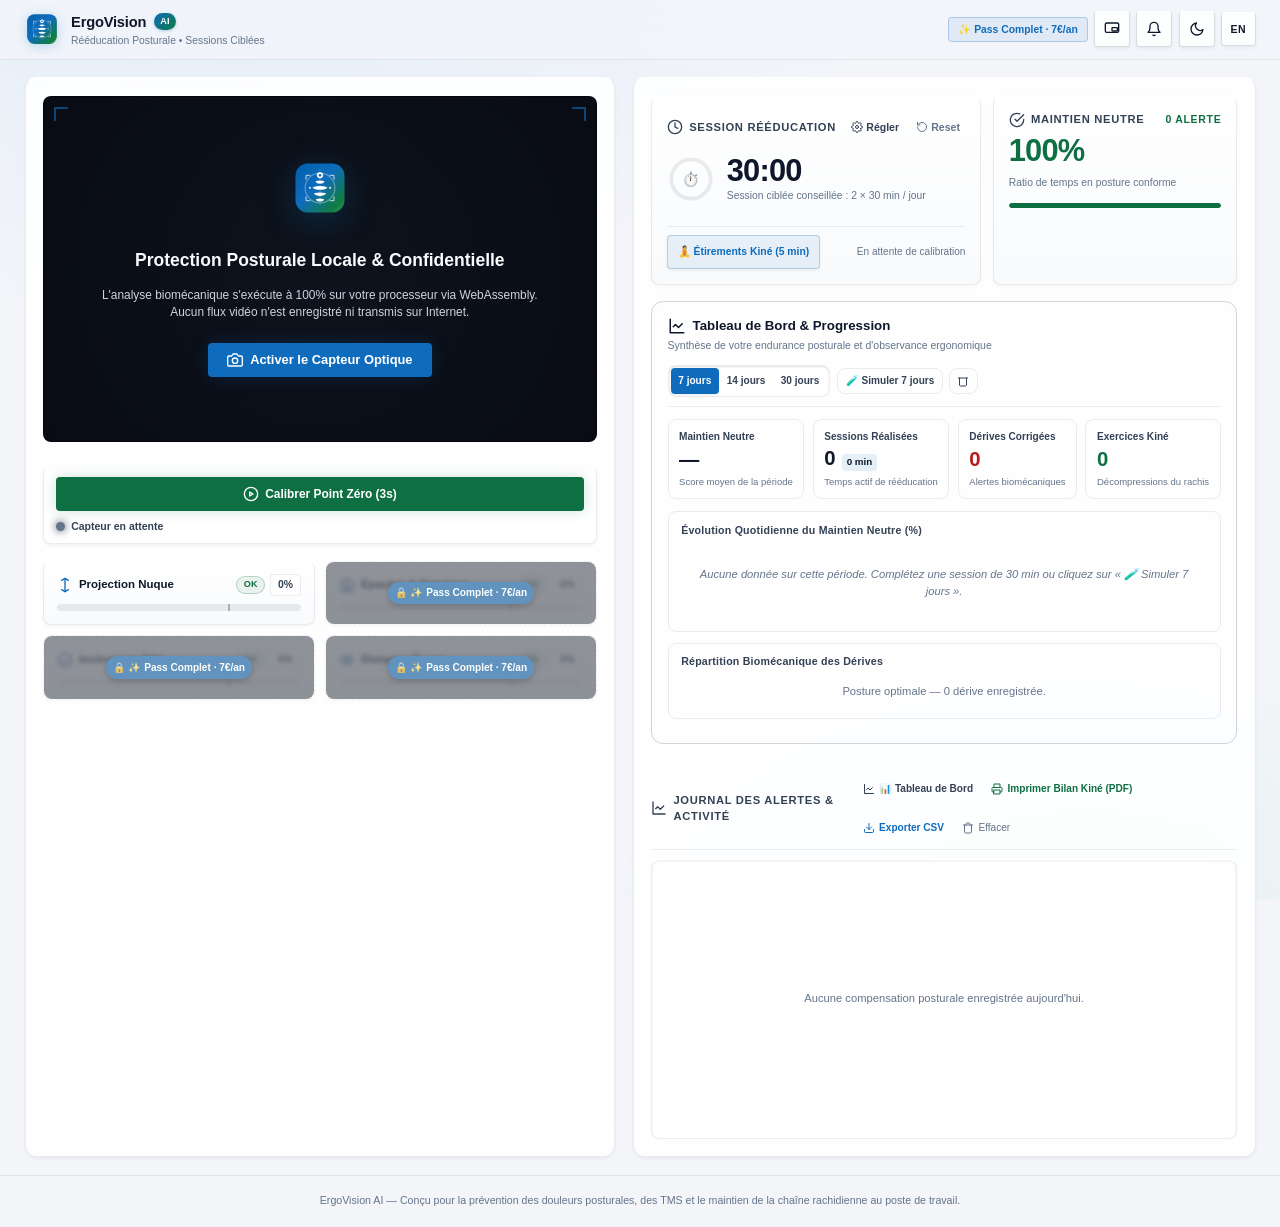
==== commit 4fd112d5: "feat: add multi-day analytics dashboard with native svg histogram and kpi trends" ====
--- a/90_Code_Source/index.html
+++ b/90_Code_Source/index.html
@@ -355,14 +355,21 @@
       <!-- ATELIER KINÉ DU DOS • PAUSE ACTIVE (FLUENT UI 2) -->
       <div id="kineStudioContainer" style="display:none; margin-bottom:0.75rem;"></div>
 
+      <!-- TABLEAU DE BORD & ANALYTICS LOCAUX (7 À 30 JOURS) -->
+      <div id="analyticsDashboardContainer" style="display:block;"></div>
+
       <!-- Journal des Dérives Posturales -->
       <div style="display:flex; flex-direction:column; gap:0.6rem; flex:1;">
         <div class="section-title">
           <div class="section-title-left">
             <svg class="icon" viewBox="0 0 24 24"><path d="M3 3v18h18"/><path d="m19 9-5 5-4-4-3 3"/></svg>
-            <span>Journal des Alertes</span>
+            <span data-i18n="title_journal">Journal des Alertes</span>
           </div>
           <div style="display:flex; gap:0.5rem; align-items:center; flex-wrap:wrap;">
+            <button type="button" id="btnToggleAnalytics" style="background:none; border:none; cursor:pointer; font-size:0.72rem; color:var(--brand-primary); font-weight:700; display:inline-flex; align-items:center; gap:0.3rem; min-height:32px; padding:0.25rem 0.4rem;" title="Afficher ou masquer le tableau de bord de progression">
+              <svg class="icon" style="width:12px; height:12px;" viewBox="0 0 24 24"><path d="M3 3v18h18"/><path d="m19 9-5 5-4-4-3 3"/></svg>
+              <span data-i18n="analytics_toggle_btn">📊 Tableau de Bord</span>
+            </button>
             <button type="button" id="btnPrintKineReport" style="background:none; border:none; cursor:pointer; font-size:0.72rem; color:var(--status-success); font-weight:700; display:inline-flex; align-items:center; gap:0.3rem; min-height:32px; padding:0.25rem 0.4rem;" title="Imprimer ou enregistrer le rapport en PDF pour votre Kiné">
               <svg class="icon" style="width:12px; height:12px;" viewBox="0 0 24 24"><polyline points="6 9 6 2 18 2 18 9"/><path d="M6 18H4a2 2 0 0 1-2-2v-5a2 2 0 0 1 2-2h16a2 2 0 0 1 2 2v5a2 2 0 0 1-2 2h-2"/><rect x="6" y="14" width="12" height="8"/></svg>
               <span data-i18n="btn_kine_report">Bilan Kiné (PDF)</span>
--- a/90_Code_Source/css/style.css
+++ b/90_Code_Source/css/style.css
@@ -1855,4 +1855,278 @@
     body.mode-popout .btn-stop {
       padding: 0.4rem 0.6rem;
       font-size: 0.78rem;
-    }+    }
+
+    /* ==========================================================================
+       DASHBOARD & ANALYTICS LOCAUX (7 À 30 JOURS) — FLUENT UI 2
+       ========================================================================== */
+    .analytics-dashboard-card {
+      margin-bottom: 0.9rem;
+      padding: 1rem 1.1rem;
+      background: var(--fluent-bg-surface-card);
+      border: 1px solid var(--fluent-stroke-surface);
+      border-radius: var(--radius-lg);
+      box-shadow: var(--shadow-card);
+      transition: all var(--transition-normal);
+    }
+
+    .analytics-header {
+      display: flex;
+      justify-content: space-between;
+      align-items: center;
+      flex-wrap: wrap;
+      gap: 0.75rem;
+      margin-bottom: 0.85rem;
+      border-bottom: 1px solid var(--fluent-stroke-subtle);
+      padding-bottom: 0.65rem;
+    }
+
+    .analytics-actions-bar {
+      display: flex;
+      align-items: center;
+      gap: 0.5rem;
+      flex-wrap: wrap;
+    }
+
+    .period-selector.segmented-control {
+      background: var(--fluent-bg-surface-flyout, var(--fluent-bg-surface));
+      padding: 2px;
+      border-radius: var(--radius-md);
+      border: 1px solid var(--fluent-stroke-subtle);
+    }
+
+    .period-selector .seg-btn {
+      padding: 0.25rem 0.55rem;
+      font-size: 0.72rem;
+      font-weight: 600;
+      min-height: 26px;
+    }
+
+    .btn-analytics-action {
+      background: var(--fluent-bg-surface);
+      border: 1px solid var(--fluent-stroke-subtle);
+      border-radius: var(--radius-md);
+      color: var(--fluent-fg-secondary);
+      font-size: 0.72rem;
+      font-weight: 600;
+      padding: 0.25rem 0.55rem;
+      cursor: pointer;
+      display: inline-flex;
+      align-items: center;
+      gap: 0.3rem;
+      min-height: 26px;
+      transition: all var(--transition-fast);
+    }
+
+    .btn-analytics-action:hover {
+      background: var(--fluent-bg-surface-card);
+      color: var(--brand-primary);
+      border-color: var(--brand-primary);
+    }
+
+    .btn-danger-subtle:hover {
+      color: var(--status-danger) !important;
+      border-color: var(--status-danger) !important;
+    }
+
+    .analytics-kpi-grid {
+      display: grid;
+      grid-template-columns: repeat(4, 1fr);
+      gap: 0.6rem;
+      margin-bottom: 0.85rem;
+    }
+
+    @media (max-width: 680px) {
+      .analytics-kpi-grid {
+        grid-template-columns: repeat(2, 1fr);
+      }
+    }
+
+    .analytics-kpi-card {
+      background: var(--fluent-bg-surface);
+      border: 1px solid var(--fluent-stroke-subtle);
+      border-radius: var(--radius-md);
+      padding: 0.65rem 0.75rem;
+      display: flex;
+      flex-direction: column;
+      justify-content: space-between;
+    }
+
+    .kpi-label {
+      font-size: 0.72rem;
+      font-weight: 600;
+      color: var(--fluent-fg-secondary);
+    }
+
+    .kpi-value-row {
+      display: flex;
+      align-items: baseline;
+      gap: 0.45rem;
+      margin: 0.25rem 0;
+      flex-wrap: wrap;
+    }
+
+    .kpi-number {
+      font-family: var(--font-family-numeric);
+      font-variant-numeric: tabular-nums;
+      font-size: 1.45rem;
+      font-weight: 800;
+      line-height: 1.1;
+      color: var(--fluent-fg-primary);
+    }
+
+    .analytics-trend-pill {
+      font-size: 0.66rem;
+      font-weight: 700;
+      padding: 0.12rem 0.38rem;
+      border-radius: var(--radius-pill);
+      display: inline-flex;
+      align-items: center;
+    }
+
+    .analytics-trend-pill.trend-up {
+      color: var(--status-success);
+      background: rgba(16, 124, 65, 0.12);
+    }
+
+    .analytics-trend-pill.trend-down {
+      color: var(--status-danger);
+      background: rgba(209, 52, 56, 0.12);
+    }
+
+    .analytics-trend-pill.trend-stable {
+      color: var(--fluent-fg-muted);
+      background: var(--fluent-stroke-subtle);
+    }
+
+    .kpi-tag {
+      font-size: 0.7rem;
+      font-weight: 700;
+      color: var(--brand-primary);
+      background: rgba(15, 108, 189, 0.1);
+      padding: 0.1rem 0.35rem;
+      border-radius: var(--radius-sm);
+    }
+
+    .kpi-subtext {
+      font-size: 0.68rem;
+      color: var(--fluent-fg-muted);
+      white-space: nowrap;
+      overflow: hidden;
+      text-overflow: ellipsis;
+    }
+
+    .analytics-chart-wrapper,
+    .analytics-distribution-wrapper {
+      background: var(--fluent-bg-surface);
+      border: 1px solid var(--fluent-stroke-subtle);
+      border-radius: var(--radius-md);
+      padding: 0.75rem 0.9rem;
+      margin-bottom: 0.75rem;
+    }
+
+    .chart-header-row {
+      display: flex;
+      justify-content: space-between;
+      align-items: center;
+      margin-bottom: 0.45rem;
+    }
+
+    .chart-title {
+      font-size: 0.76rem;
+      font-weight: 700;
+      color: var(--fluent-fg-secondary);
+      letter-spacing: 0.02em;
+    }
+
+    .analytics-histogram-svg {
+      width: 100%;
+      height: auto;
+      max-height: 190px;
+      display: block;
+      overflow: visible;
+    }
+
+    .chart-col {
+      cursor: pointer;
+      outline: none;
+    }
+
+    .chart-col:hover .chart-bar-rect,
+    .chart-col:focus .chart-bar-rect {
+      filter: brightness(1.18);
+    }
+
+    .chart-col:hover .chart-val-text,
+    .chart-col:focus .chart-val-text {
+      fill: var(--brand-primary);
+      font-size: 11px;
+    }
+
+    .analytics-empty-hint {
+      text-align: center;
+      padding: 1.5rem 1rem;
+      color: var(--fluent-fg-muted);
+      font-size: 0.8rem;
+      font-style: italic;
+    }
+
+    .deviation-stacked-bar {
+      width: 100%;
+      height: 10px;
+      background: var(--fluent-stroke-subtle);
+      border-radius: var(--radius-pill);
+      display: flex;
+      overflow: hidden;
+      margin: 0.45rem 0;
+    }
+
+    .dev-seg {
+      height: 100%;
+      transition: width var(--transition-normal);
+    }
+
+    .seg-neck { background: #0f6cbd; }
+    .seg-shoulder { background: #8764b8; }
+    .seg-tilt { background: #008272; }
+    .seg-distance { background: #d83b01; }
+
+    .deviation-legend-grid {
+      display: grid;
+      grid-template-columns: repeat(auto-fit, minmax(130px, 1fr));
+      gap: 0.45rem;
+      margin-top: 0.45rem;
+    }
+
+    .dev-legend-item {
+      display: flex;
+      align-items: center;
+      gap: 0.35rem;
+      font-size: 0.72rem;
+    }
+
+    .legend-dot {
+      width: 8px;
+      height: 8px;
+      border-radius: 50%;
+      display: inline-block;
+      flex-shrink: 0;
+    }
+
+    .dot-neck { background: #0f6cbd; }
+    .dot-shoulder { background: #8764b8; }
+    .dot-tilt { background: #008272; }
+    .dot-distance { background: #d83b01; }
+
+    .legend-name {
+      color: var(--fluent-fg-secondary);
+      white-space: nowrap;
+      overflow: hidden;
+      text-overflow: ellipsis;
+    }
+
+    .legend-pct {
+      font-weight: 700;
+      color: var(--fluent-fg-primary);
+      margin-left: auto;
+    }
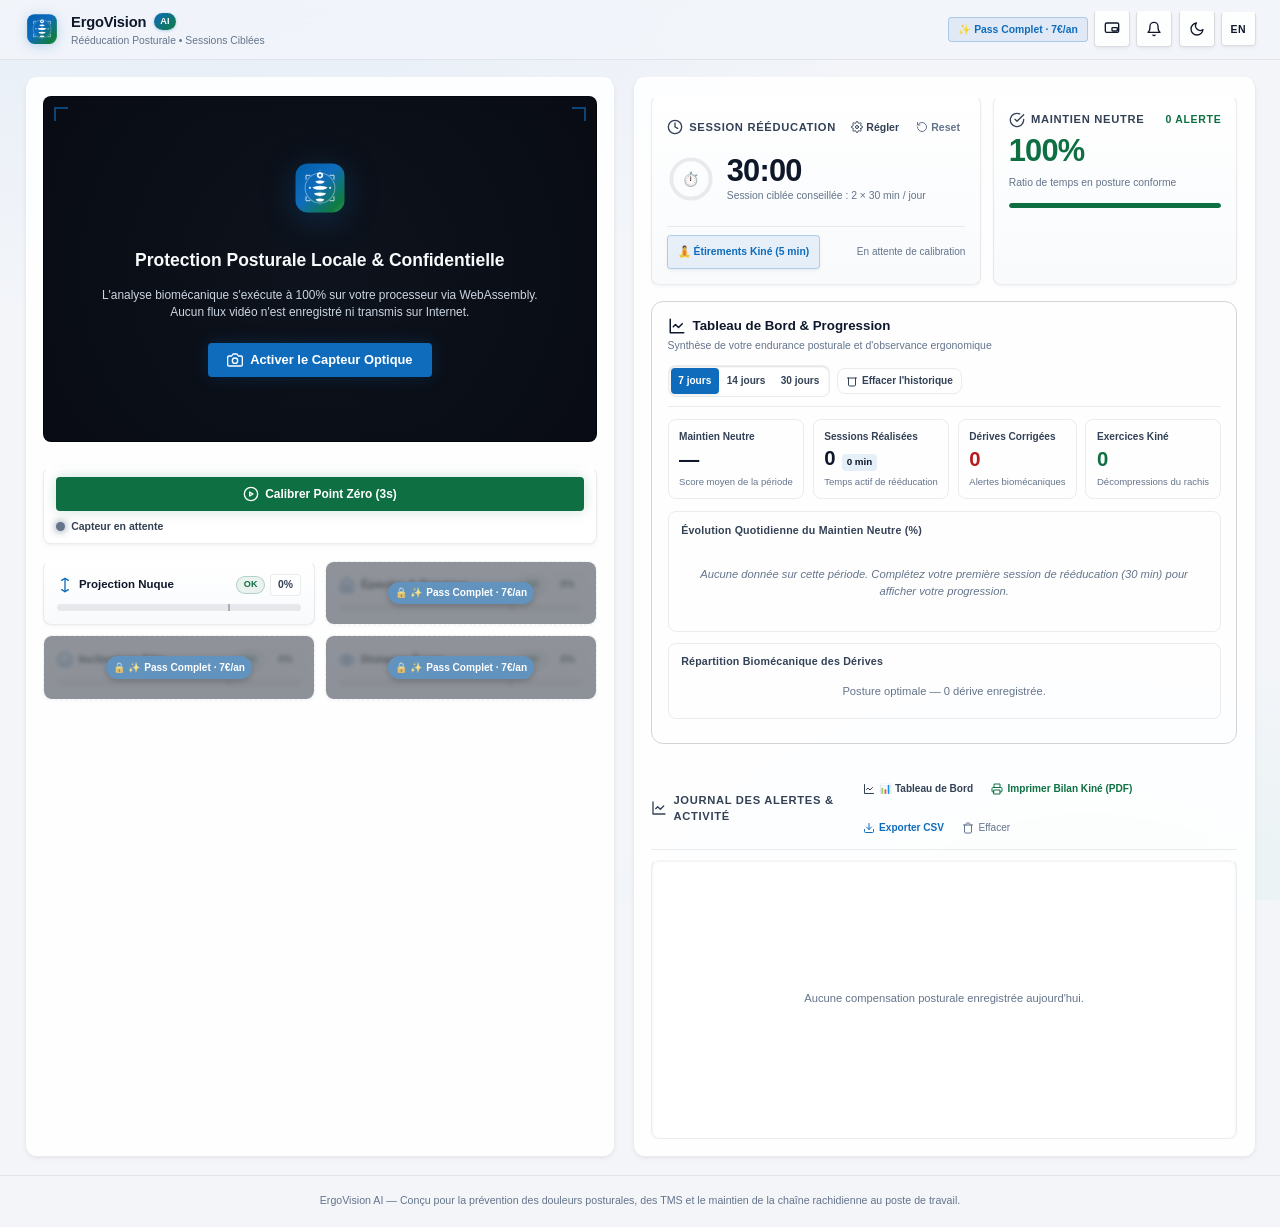
==== commit a86edfe9: "fix: remove mock data and achieve 100% bilingual parity in FR and EN" ====
--- a/90_Code_Source/index.html
+++ b/90_Code_Source/index.html
@@ -73,18 +73,18 @@
           <svg id="iconNotifsBell" class="icon" viewBox="0 0 24 24"><path d="M6 8a6 6 0 0 1 12 0c0 7 3 9 3 9H3s3-2 3-9"/><path d="M10.3 21a1.94 1.94 0 0 0 3.4 0"/></svg>
         </button>
         <div id="notifsDropdown" class="notifs-dropdown" style="display:none;" role="region" aria-label="Paramètres audio et notifications">
-          <div class="notifs-dropdown-title">Alertes &amp; Signaux</div>
+          <div class="notifs-dropdown-title" data-i18n="title_alerts_signals">Alertes &amp; Signaux</div>
           
           <div class="notifs-row">
             <label style="display:flex; justify-content:space-between; align-items:center; width:100%; cursor:pointer;">
-              <span style="font-weight:600; font-size:0.8rem;">Signal Audio</span>
+              <span style="font-weight:600; font-size:0.8rem;" data-i18n="label_audio_signal">Signal Audio</span>
               <input type="checkbox" id="chkAudioToggle" checked>
             </label>
           </div>
 
           <div class="notifs-row" id="rowAudioVolume">
             <div style="display:flex; justify-content:space-between; font-size:0.75rem; margin-bottom:0.25rem;">
-              <span>Volume</span>
+              <span data-i18n="label_volume">Volume</span>
               <span id="labelDropdownVol">15%</span>
             </div>
             <input type="range" id="rangeDropdownVol" min="0" max="100" step="5" value="15" style="width:100%;">
@@ -92,7 +92,7 @@
 
           <div class="notifs-row">
             <label style="display:flex; justify-content:space-between; align-items:center; width:100%; cursor:pointer;">
-              <span style="font-weight:600; font-size:0.8rem;">Notifications OS</span>
+              <span style="font-weight:600; font-size:0.8rem;" data-i18n="label_os_notifications">Notifications OS</span>
               <input type="checkbox" id="chkNotifToggle">
             </label>
           </div>
@@ -299,7 +299,7 @@
           <div class="section-title" style="border:none; padding:0;">
             <div class="section-title-left">
               <svg class="icon" viewBox="0 0 24 24"><circle cx="12" cy="12" r="10"/><polyline points="12 6 12 12 16 14"/></svg>
-              <span id="timerTitle">Session Rééducation</span>
+              <span id="timerTitle" data-i18n="title_session">Session Rééducation</span>
             </div>
             <div style="display:flex; align-items:center; gap:0.4rem;">
               <button type="button" id="btnPacingSettings" style="background:none; border:none; cursor:pointer; color:var(--fluent-fg-secondary); font-size:0.75rem; font-weight:600; display:inline-flex; align-items:center; gap:0.25rem; min-height:32px; padding:0.25rem 0.4rem;" title="Régler la durée de la session">
@@ -323,15 +323,15 @@
             </div>
             <div class="session-digits-box">
               <div id="timerDigits" class="mono-big">30:00</div>
-              <div id="timerSub" class="widget-sub">Session ciblée conseillée : 2 × 30 min / jour</div>
+              <div id="timerSub" class="widget-sub" data-i18n="sub_session_target">Session ciblée conseillée : 2 × 30 min / jour</div>
             </div>
           </div>
           
           <div style="margin-top:0.75rem; display:flex; gap:0.5rem; justify-content:space-between; align-items:center; border-top:1px solid var(--fluent-stroke-subtle); padding-top:0.6rem;">
             <button type="button" id="btnOpenKineRoutine" class="btn-action" style="font-size:0.74rem; padding:0.35rem 0.7rem; border-color:var(--fluent-brand-border); background:var(--fluent-brand-tint); color:var(--fluent-brand); font-weight:600;">
-              <span>🧘 Étirements Kiné (5 min)</span>
+              <span id="labelKineRoutine" data-i18n="btn_kine_routine">🧘 Étirements Kiné (5 min)</span>
             </button>
-            <span id="sessionStatusBadge" style="font-size:0.72rem; color:var(--fluent-fg-muted);">En attente de calibration</span>
+            <span id="sessionStatusBadge" data-i18n="session_waiting_calib" style="font-size:0.72rem; color:var(--fluent-fg-muted);">En attente de calibration</span>
           </div>
         </div>
 
@@ -339,12 +339,12 @@
           <div class="section-title" style="border:none; padding:0;">
             <div class="section-title-left">
               <svg class="icon" viewBox="0 0 24 24"><path d="M22 11.08V12a10 10 0 1 1-5.93-9.14"/><polyline points="22 4 12 14.01 9 11.01"/></svg>
-              <span>Maintien Neutre</span>
+              <span data-i18n="title_neutral">Maintien Neutre</span>
             </div>
             <span id="alertCounterBadge" style="color:var(--status-success); font-size:0.75rem; font-weight:600;">0 alerte</span>
           </div>
           <div id="scoreDigits" class="mono-big" style="color:var(--status-success);">100%</div>
-          <div class="widget-sub">Ratio de temps en posture conforme</div>
+          <div class="widget-sub" data-i18n="sub_neutral">Ratio de temps en posture conforme</div>
           <div class="score-mini-track" aria-hidden="true">
             <div id="scoreMiniFill" class="score-mini-fill" style="width: 100%;"></div>
           </div>
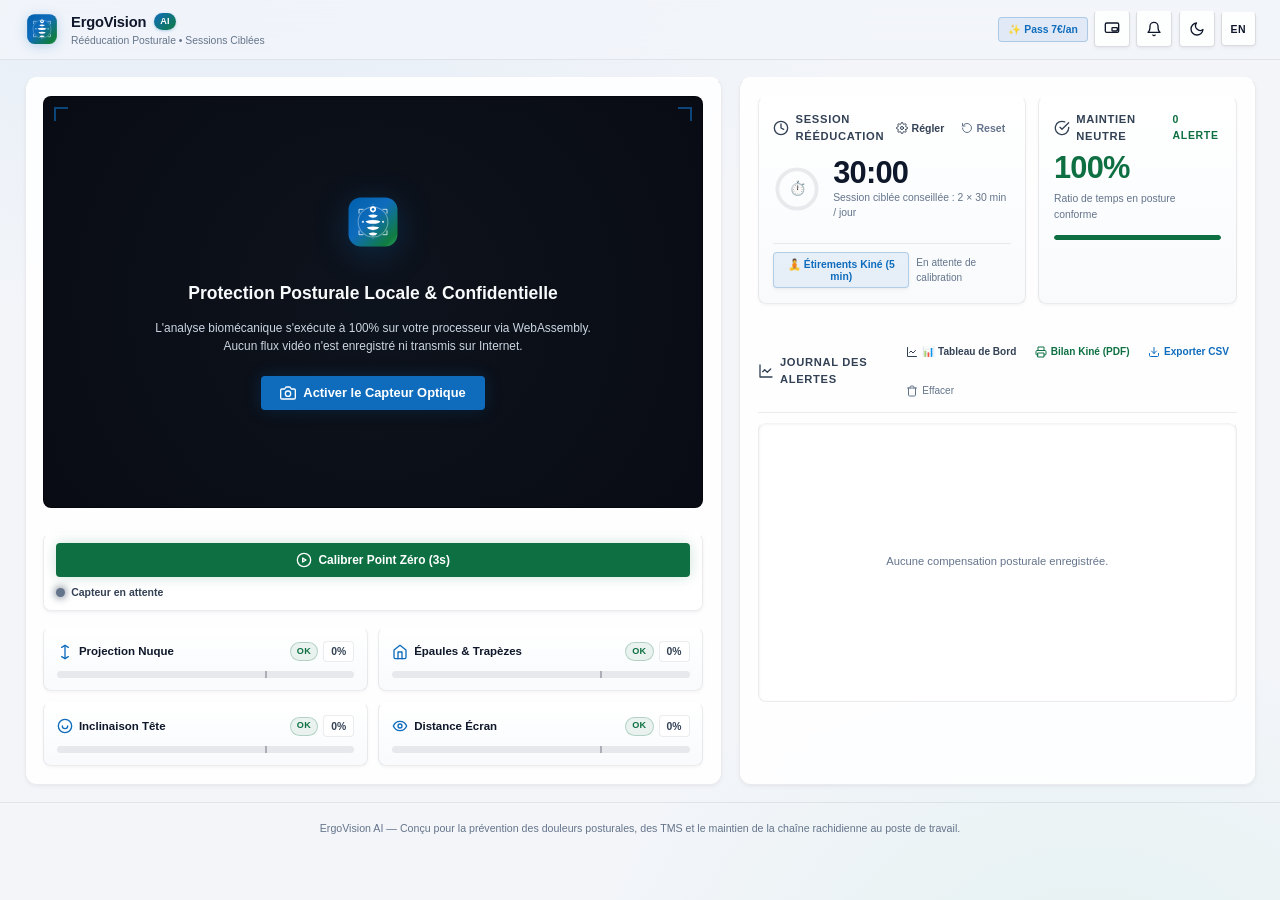
==== commit 0406ae3f: "feat: implement always-on-top dual-engine miniature pip with document pip and zero-interruption stre" ====
--- a/90_Code_Source/index.html
+++ b/90_Code_Source/index.html
@@ -58,7 +58,7 @@
         <span id="labelProBadge">✨ Pass 7€/an</span>
       </button>
 
-      <button id="btnPiP" class="btn-action btn-icon-only" title="Mini-Fenêtre flottante par-dessus vos outils de travail" aria-label="Ouvrir la fenêtre Picture-in-Picture">
+      <button id="btnPiP" class="btn-action btn-icon-only" title="Miniature Toujours au Premier Plan" aria-label="Ouvrir la miniature Always-On-Top">
         <svg class="icon" viewBox="0 0 24 24"><rect width="20" height="14" x="2" y="3" rx="2"/><rect width="8" height="5" x="12" y="10" rx="1"/></svg>
       </button>
 
--- a/90_Code_Source/css/style.css
+++ b/90_Code_Source/css/style.css
@@ -438,7 +438,8 @@
       transform: scale(0.98);
     }
 
-    .btn-action.active-toggle {
+    .btn-action.active-toggle,
+    #btnPiP.active {
       background: var(--status-success-bg);
       border-color: var(--status-success-border);
       color: var(--status-success);
@@ -1450,21 +1451,109 @@
     }
 
     .kine-visual-box {
-      width: 100px;
-      height: 100px;
-      border-radius: var(--radius-md);
-      background: rgba(0, 0, 0, 0.2);
+      width: 130px;
+      height: 130px;
+      border-radius: var(--radius-lg);
+      background: var(--fluent-bg-surface-flyout, var(--fluent-bg-surface));
       border: 1px solid var(--fluent-stroke-subtle);
+      box-shadow: 0 2px 8px rgba(0, 0, 0, 0.05);
       display: flex;
       align-items: center;
       justify-content: center;
       flex-shrink: 0;
-      padding: 0.5rem;
+      padding: 0.4rem;
+      position: relative;
+      overflow: hidden;
     }
 
     .kine-visual-box svg {
       width: 100%;
       height: 100%;
+      overflow: visible;
+    }
+
+    /* Micro-Animations Biomécaniques Kiné */
+    @keyframes vertebraGlow {
+      0%, 100% { filter: drop-shadow(0 0 2px rgba(16, 124, 65, 0.4)); opacity: 0.85; }
+      50% { filter: drop-shadow(0 0 6px rgba(16, 124, 65, 1)); opacity: 1; }
+    }
+    .vertebra-pulse {
+      animation: vertebraGlow 2.4s ease-in-out infinite;
+    }
+
+    /* 1. McKenzie : Recul axial fluide de la tête */
+    @keyframes mckenzieHeadSlide {
+      0%, 100% { transform: translateX(0); }
+      35%, 65% { transform: translateX(-8px); }
+    }
+    .anim-head-mckenzie {
+      animation: mckenzieHeadSlide 3.5s ease-in-out infinite;
+      transform-origin: 42px 68px;
+    }
+
+    @keyframes mckenzieArrowPulse {
+      0%, 100% { opacity: 0.35; transform: translateX(0); }
+      50% { opacity: 1; transform: translateX(-4px); }
+    }
+    .anim-arrow-mckenzie {
+      animation: mckenzieArrowPulse 1.8s ease-in-out infinite;
+    }
+
+    /* 2. Brügger : Rotation externe 45° des bras et ouverture cage */
+    @keyframes bruggerArmLeft {
+      0%, 100% { transform: rotate(0deg); }
+      35%, 70% { transform: rotate(-9deg); }
+    }
+    @keyframes bruggerArmRight {
+      0%, 100% { transform: rotate(0deg); }
+      35%, 70% { transform: rotate(9deg); }
+    }
+    .anim-arm-left-brugger {
+      animation: bruggerArmLeft 4s ease-in-out infinite;
+      transform-origin: 48px 38px;
+    }
+    .anim-arm-right-brugger {
+      animation: bruggerArmRight 4s ease-in-out infinite;
+      transform-origin: 72px 38px;
+    }
+
+    @keyframes bruggerChestExpand {
+      0%, 100% { transform: scale(1); }
+      35%, 70% { transform: scale(1.08); }
+    }
+    .anim-chest-brugger {
+      animation: bruggerChestExpand 4s ease-in-out infinite;
+      transform-origin: 60px 48px;
+    }
+
+    /* 3. Extension Thoracique sur dossier */
+    @keyframes thoracicArch {
+      0%, 100% { transform: rotate(0deg); }
+      40%, 75% { transform: rotate(7deg); }
+    }
+    .anim-trunk-extension {
+      animation: thoracicArch 4s ease-in-out infinite;
+      transform-origin: 46px 56px;
+    }
+
+    @keyframes pivotPulse {
+      0%, 100% { transform: scale(1); opacity: 0.7; }
+      50% { transform: scale(1.3); opacity: 1; filter: drop-shadow(0 0 4px var(--status-warning)); }
+    }
+    .pivot-glow {
+      animation: pivotPulse 2s ease-in-out infinite;
+      transform-origin: 44px 56px;
+    }
+
+    /* 4. Bascule Pelvienne Lombo-Sacrée */
+    @keyframes pelvicRocking {
+      0%, 100% { transform: rotate(0deg); }
+      30% { transform: rotate(-6deg); }
+      70% { transform: rotate(5deg); }
+    }
+    .anim-pelvis-rocking {
+      animation: pelvicRocking 4.2s ease-in-out infinite;
+      transform-origin: 46px 78px;
     }
 
     .kine-details {
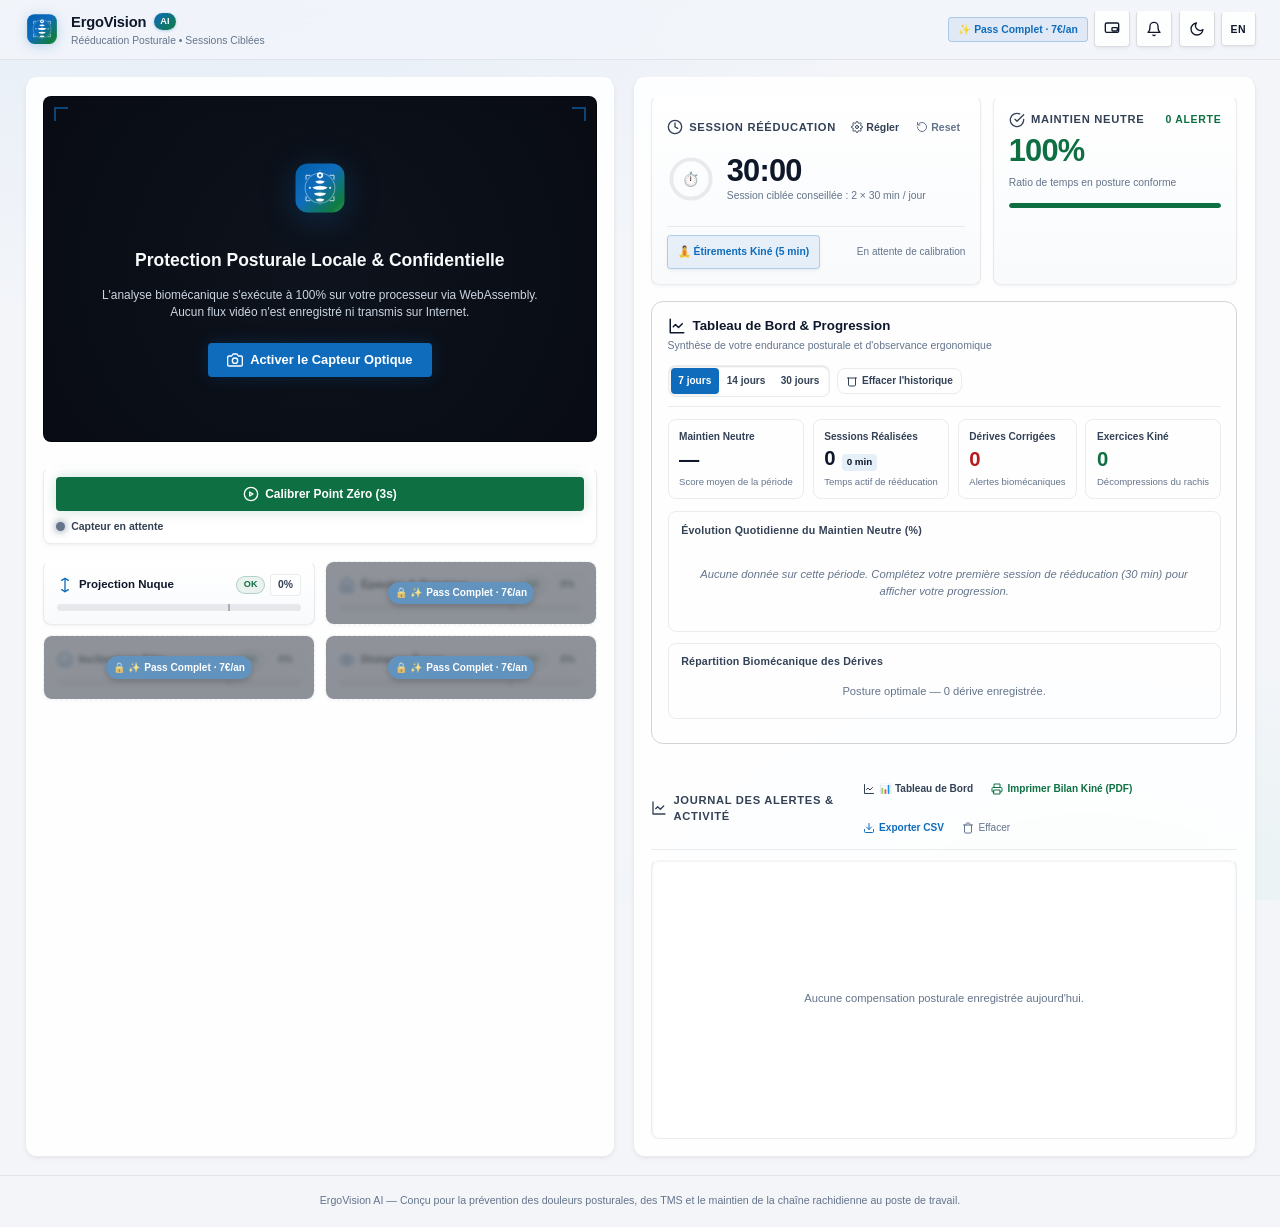
==== commit 9d61663b: "fix: remove inline event handlers for MV3 CSP compliance and fix openPopoutWindow import" ====
--- a/90_Code_Source/index.html
+++ b/90_Code_Source/index.html
@@ -212,11 +212,11 @@
       <!-- BARRE DE CONTRÔLES EXTERNE (HORS CADRE VIDÉO) -->
       <div class="camera-controls-bar">
         <div class="camera-actions-row">
-          <button id="btnCalibrate" class="btn-action btn-calibrate" onclick="startCalibrationCountdown()">
+          <button id="btnCalibrate" class="btn-action btn-calibrate">
             <svg class="icon" viewBox="0 0 24 24"><circle cx="12" cy="12" r="10"/><path d="m10 15 5-3-5-3v6Z"/></svg>
             <span>Calibrer Point Zéro (3s)</span>
           </button>
-          <button id="btnStopCam" class="btn-action btn-stop" style="display:none;" onclick="stopCamera()">
+          <button id="btnStopCam" class="btn-action btn-stop" style="display:none;">
             <svg class="icon" viewBox="0 0 24 24"><rect width="14" height="14" x="5" y="5" rx="2"/></svg>
             <span>Arrêter</span>
           </button>
@@ -226,7 +226,7 @@
             <span id="statusDot" class="status-dot"></span>
             <span id="statusText">Capteur en attente</span>
           </div>
-          <select id="cameraSelect" class="input-select camera-select-discreet" style="display:none;" onchange="switchCamera(this.value)" aria-label="Sélectionner la caméra">
+          <select id="cameraSelect" class="input-select camera-select-discreet" style="display:none;" aria-label="Sélectionner la caméra">
           </select>
         </div>
       </div>
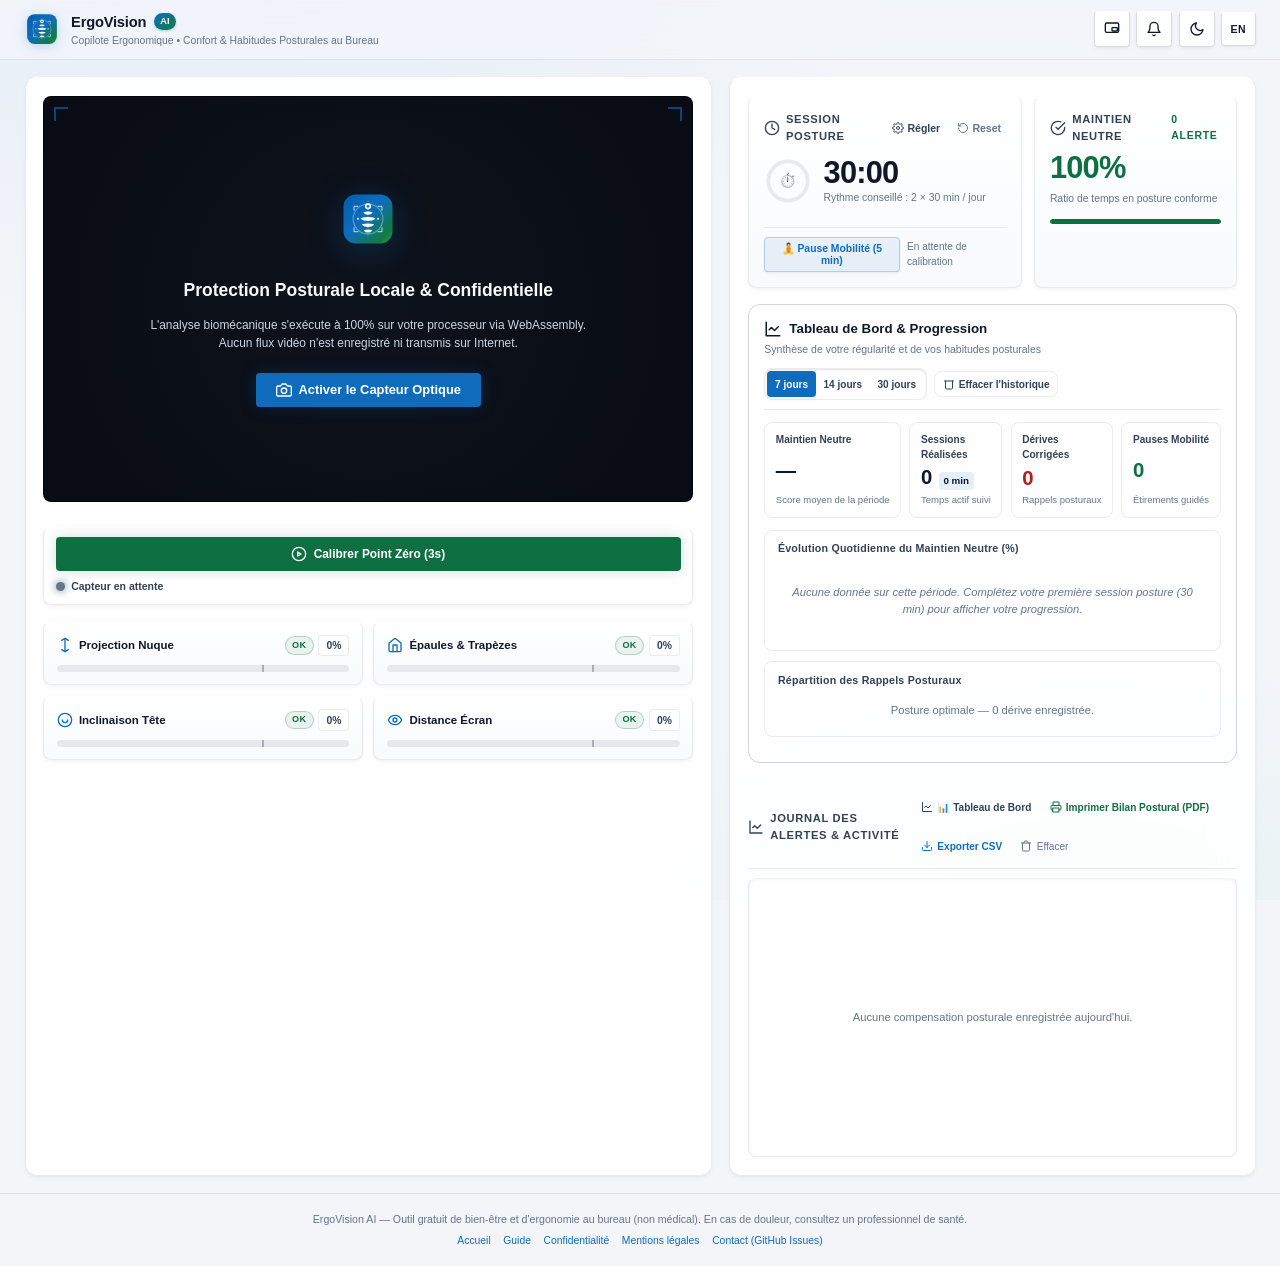
==== commit 185863aa: "feat: pivot to 100% free MIT model, bilingual static site, and MDR wellness compliance" ====
--- a/90_Code_Source/index.html
+++ b/90_Code_Source/index.html
@@ -48,16 +48,12 @@
       </div>
       <div>
         <div class="brand-title">ErgoVision <span class="brand-ai-chip">AI</span></div>
-        <div class="brand-sub" data-i18n="brand_sub">Rééducation Posturale • Sessions Ciblées</div>
+        <div class="brand-sub" data-i18n="brand_sub">Copilote Ergonomique • Confort &amp; Habitudes Posturales au Bureau</div>
       </div>
     </div>
 
     <!-- Actions Rapides Épurées (1 Seule Ligne) -->
     <div class="quick-actions" role="toolbar" aria-label="Actions rapides">
-      <button id="btnProStatus" class="btn-pro-badge" title="Gérer votre Pass Annuel Éthique (7 € / an)" aria-label="Gérer votre Pass Annuel">
-        <span id="labelProBadge">✨ Pass 7€/an</span>
-      </button>
-
       <button id="btnPiP" class="btn-action btn-icon-only" title="Miniature Toujours au Premier Plan" aria-label="Ouvrir la miniature Always-On-Top">
         <svg class="icon" viewBox="0 0 24 24"><rect width="20" height="14" x="2" y="3" rx="2"/><rect width="8" height="5" x="12" y="10" rx="1"/></svg>
       </button>
@@ -206,7 +202,7 @@
         <!-- Éléments vidéo & canvas de rendu -->
         <video id="input_video" playsinline></video>
         <canvas id="output_canvas" width="640" height="400"></canvas>
-        <video id="pip_video" muted playsinline style="display:none;"></video>
+        <video id="pip_video" muted playsinline aria-hidden="true"></video>
       </div>
 
       <!-- BARRE DE CONTRÔLES EXTERNE (HORS CADRE VIDÉO) -->
@@ -291,15 +287,15 @@
       </div>
     </section>
 
-    <!-- COLONNE DROITE : SESSION DE RÉÉDUCATION, SCORE & BILAN -->
-    <section class="panel" aria-label="Session de rééducation et télémétrie">
-      <!-- Session Kiné & Maintien Neutre -->
+    <!-- COLONNE DROITE : SESSION POSTURE, SCORE & BILAN -->
+    <section class="panel" aria-label="Session posture et télémétrie">
+      <!-- Session Posture & Maintien Neutre -->
       <div class="widget-row">
         <div id="pacingWidget" class="widget-box">
           <div class="section-title" style="border:none; padding:0;">
             <div class="section-title-left">
               <svg class="icon" viewBox="0 0 24 24"><circle cx="12" cy="12" r="10"/><polyline points="12 6 12 12 16 14"/></svg>
-              <span id="timerTitle" data-i18n="title_session">Session Rééducation</span>
+              <span id="timerTitle" data-i18n="title_session">Session Posture</span>
             </div>
             <div style="display:flex; align-items:center; gap:0.4rem;">
               <button type="button" id="btnPacingSettings" style="background:none; border:none; cursor:pointer; color:var(--fluent-fg-secondary); font-size:0.75rem; font-weight:600; display:inline-flex; align-items:center; gap:0.25rem; min-height:32px; padding:0.25rem 0.4rem;" title="Régler la durée de la session">
@@ -329,7 +325,7 @@
           
           <div style="margin-top:0.75rem; display:flex; gap:0.5rem; justify-content:space-between; align-items:center; border-top:1px solid var(--fluent-stroke-subtle); padding-top:0.6rem;">
             <button type="button" id="btnOpenKineRoutine" class="btn-action" style="font-size:0.74rem; padding:0.35rem 0.7rem; border-color:var(--fluent-brand-border); background:var(--fluent-brand-tint); color:var(--fluent-brand); font-weight:600;">
-              <span id="labelKineRoutine" data-i18n="btn_kine_routine">🧘 Étirements Kiné (5 min)</span>
+              <span id="labelKineRoutine" data-i18n="btn_kine_routine">🧘 Pause Mobilité (5 min)</span>
             </button>
             <span id="sessionStatusBadge" data-i18n="session_waiting_calib" style="font-size:0.72rem; color:var(--fluent-fg-muted);">En attente de calibration</span>
           </div>
@@ -352,7 +348,7 @@
       </div>
 
 
-      <!-- ATELIER KINÉ DU DOS • PAUSE ACTIVE (FLUENT UI 2) -->
+      <!-- PAUSE MOBILITÉ & ÉTIREMENTS • PAUSE ACTIVE (FLUENT UI 2) -->
       <div id="kineStudioContainer" style="display:none; margin-bottom:0.75rem;"></div>
 
       <!-- TABLEAU DE BORD & ANALYTICS LOCAUX (7 À 30 JOURS) -->
@@ -370,9 +366,9 @@
               <svg class="icon" style="width:12px; height:12px;" viewBox="0 0 24 24"><path d="M3 3v18h18"/><path d="m19 9-5 5-4-4-3 3"/></svg>
               <span data-i18n="analytics_toggle_btn">📊 Tableau de Bord</span>
             </button>
-            <button type="button" id="btnPrintKineReport" style="background:none; border:none; cursor:pointer; font-size:0.72rem; color:var(--status-success); font-weight:700; display:inline-flex; align-items:center; gap:0.3rem; min-height:32px; padding:0.25rem 0.4rem;" title="Imprimer ou enregistrer le rapport en PDF pour votre Kiné">
+            <button type="button" id="btnPrintKineReport" style="background:none; border:none; cursor:pointer; font-size:0.72rem; color:var(--status-success); font-weight:700; display:inline-flex; align-items:center; gap:0.3rem; min-height:32px; padding:0.25rem 0.4rem;" title="Imprimer ou enregistrer votre bilan postural en PDF">
               <svg class="icon" style="width:12px; height:12px;" viewBox="0 0 24 24"><polyline points="6 9 6 2 18 2 18 9"/><path d="M6 18H4a2 2 0 0 1-2-2v-5a2 2 0 0 1 2-2h16a2 2 0 0 1 2 2v5a2 2 0 0 1-2 2h-2"/><rect x="6" y="14" width="12" height="8"/></svg>
-              <span data-i18n="btn_kine_report">Bilan Kiné (PDF)</span>
+              <span data-i18n="btn_kine_report">Bilan Postural (PDF)</span>
             </button>
             <button type="button" id="btnExportCsv" style="background:none; border:none; cursor:pointer; font-size:0.72rem; color:var(--fluent-brand); font-weight:600; display:inline-flex; align-items:center; gap:0.3rem; min-height:32px; padding:0.25rem 0.4rem;">
               <svg class="icon" style="width:12px; height:12px;" viewBox="0 0 24 24"><path d="M21 15v4a2 2 0 0 1-2 2H5a2 2 0 0 1-2-2v-4"/><polyline points="7 10 12 15 17 10"/><line x1="12" y1="15" x2="12" y2="3"/></svg>
@@ -568,70 +564,16 @@
       </div>
     </form>
   </dialog>
- 
-   <!-- MODAL FLUENT UI 2 : PASS ANNUEL ÉTHIQUE (7 € / AN) -->
-   <dialog id="licenseModal" class="fluent-modal" aria-labelledby="modalLicenseTitle">
-     <div class="modal-header">
-       <div class="modal-title-box">
-         <svg class="icon modal-title-icon" viewBox="0 0 24 24"><path d="M12 22s8-4 8-10V5l-8-3-8 3v7c0 6 8 10 8 10z"/></svg>
-         <h2 id="modalLicenseTitle" class="modal-title" data-i18n="modal_license_title">Pass Annuel Éthique — 7 € / an</h2>
-       </div>
-       <button type="button" class="btn-close-modal" id="btnCloseLicenseModal" aria-label="Fermer la fenêtre">
-         <svg class="icon" viewBox="0 0 24 24"><line x1="18" y1="6" x2="6" y2="18"/><line x1="6" y1="6" x2="18" y2="18"/></svg>
-       </button>
-     </div>
-
-     <div style="padding: 1.25rem 1.5rem; display: flex; flex-direction: column; gap: 1.15rem;">
-       <!-- Manifeste Éthique -->
-       <div style="background: linear-gradient(135deg, rgba(15, 108, 189, 0.12) 0%, rgba(16, 124, 65, 0.12) 100%); border: 1px solid var(--fluent-brand-border); border-radius: var(--radius-sm); padding: 0.9rem;">
-         <div style="font-weight: 700; font-size: 0.82rem; color: var(--fluent-brand); margin-bottom: 0.35rem;">
-           🛡️ Notre Engagement : Juste, Local & Sans Prélèvement Caché
-         </div>
-         <p style="font-size: 0.76rem; color: var(--fluent-fg-secondary); line-height: 1.45; margin: 0;" data-i18n="modal_license_manifesto">
-           Zéro abonnement mensuel. Zéro prélèvement automatique récurrent. Aucun serveur cloud (100% privé sur votre ordinateur). Un prix juste pour soutenir le développement et protéger votre dos toute l'année.
-         </p>
-       </div>
-
-       <!-- Liste des déblocages -->
-       <div>
-         <div style="font-size: 0.8rem; font-weight: 700; color: var(--fluent-fg-primary); margin-bottom: 0.5rem;" data-i18n="modal_license_features_title">
-           Fonctionnalités débloquées avec le Pass :
-         </div>
-         <ul style="margin: 0; padding-left: 1.2rem; font-size: 0.76rem; color: var(--fluent-fg-secondary); line-height: 1.6;">
-           <li data-i18n="modal_license_f1">Les 4 jauges biomécaniques simultanées (Nuque, Épaules/Trapèzes, Inclinaison, Distance Z)</li>
-           <li data-i18n="modal_license_f2">Mini-Fenêtre Picture-in-Picture flottante par-dessus VS Code, Teams et Slack</li>
-           <li data-i18n="modal_license_f3">Atelier Kiné complet (McKenzie, Brügger, Extension thoracique, Bascule pelvienne)</li>
-           <li data-i18n="modal_license_f4">Bilan postural imprimable / PDF pour votre Kinésithérapeute ou Ostéopathe</li>
-           <li data-i18n="modal_license_f5">Alerte sonore continue adaptative & bols tibétains réparateurs (432 Hz)</li>
-         </ul>
-       </div>
-
-       <!-- Achat externe -->
-       <div style="display: flex; justify-content: center; margin: 0.25rem 0;">
-         <a href="https://lemonsqueezy.com" target="_blank" rel="noopener noreferrer" id="linkBuyPass" class="btn-action btn-primary" style="text-decoration: none; padding: 0.65rem 1.25rem; font-size: 0.84rem; font-weight: 700; border-radius: var(--radius-sm);" data-i18n="btn_buy_pass">
-           Obtenir mon Pass 1 An (7 € TTC)
-         </a>
-       </div>
-
-       <!-- Formulaire d'activation de clé -->
-       <form id="licenseActivationForm" style="display: flex; flex-direction: column; gap: 0.6rem; border-top: 1px solid var(--fluent-stroke-subtle); padding-top: 1rem;">
-         <label for="inputLicenseKey" class="form-label" style="margin-bottom: 0;">
-           <span data-i18n="label_license_key">Clé d'activation du Pass</span>
-           <span class="form-label-hint">Ex: ERGO-XXXX ou LemonSqueezy</span>
-         </label>
-         <div style="display: flex; gap: 0.5rem;">
-           <input type="text" id="inputLicenseKey" class="form-input" placeholder="ERGO-XXXX-XXXX-XXXX" style="flex: 1;" required autocomplete="off" spellcheck="false">
-           <button type="submit" id="btnSubmitLicense" class="btn-action btn-primary" style="white-space: nowrap;" data-i18n="btn_activate_key">
-             Activer
-           </button>
-         </div>
-         <div id="licenseFeedback" style="font-size: 0.75rem; font-weight: 600; min-height: 1.2rem;"></div>
-       </form>
-     </div>
-   </dialog>
-
-  <footer role="contentinfo">
-    ErgoVision AI — Conçu pour la prévention des douleurs posturales, des TMS et le maintien de la chaîne rachidienne au poste de travail.
+
+  <footer role="contentinfo" style="display:flex; flex-direction:column; align-items:center; gap:0.35rem;">
+    <span id="footerText" data-i18n="footer_text">ErgoVision AI — Outil gratuit de bien-être et d'ergonomie au bureau (non médical). En cas de douleur, consultez un professionnel de santé.</span>
+    <nav aria-label="Liens utiles et informations légales" style="display:flex; gap:0.9rem; flex-wrap:wrap; justify-content:center; font-size:0.74rem;">
+      <a href="./index.html" style="color:var(--fluent-brand); text-decoration:none;">Accueil</a>
+      <a href="./guide.html" style="color:var(--fluent-brand); text-decoration:none;">Guide</a>
+      <a href="./privacy.html" style="color:var(--fluent-brand); text-decoration:none;">Confidentialité</a>
+      <a href="./legal.html" style="color:var(--fluent-brand); text-decoration:none;">Mentions légales</a>
+      <a href="https://github.com/ErgoVision-AI/ErgoVision/issues" target="_blank" rel="noopener noreferrer" style="color:var(--fluent-brand); text-decoration:none;">Contact (GitHub Issues)</a>
+    </nav>
   </footer>
 
   <!-- SCRIPT LOGIQUE & MOTEUR BIOMÉCANIQUE -->
--- a/90_Code_Source/css/style.css
+++ b/90_Code_Source/css/style.css
@@ -548,7 +548,38 @@
       border-right: 2px solid var(--fluent-brand);
     }
 
-    video { display: none; }
+    video#input_video { display: none; }
+
+    /* Vidéo PiP technique : doit conserver une dimension pour l'API Picture-in-Picture W3C sans être visible à l'écran */
+    video#pip_video {
+      position: fixed;
+      bottom: 0;
+      right: 0;
+      width: 16px;
+      height: 10px;
+      opacity: 0.001;
+      pointer-events: none;
+      z-index: -9999;
+      display: block !important;
+    }
+
+    /* Support Firefox Natif : la vidéo est superposée au canvas pour afficher le toggle bleu natif PiP au survol */
+    body.is-firefox .viewport {
+      position: relative;
+    }
+
+    body.is-firefox video#pip_video {
+      position: absolute !important;
+      inset: 0 !important;
+      width: 100% !important;
+      height: 100% !important;
+      object-fit: cover !important;
+      opacity: 1 !important;
+      pointer-events: auto !important;
+      z-index: 2 !important;
+      display: block !important;
+      background: transparent;
+    }
 
     canvas#output_canvas {
       width: 100%;
@@ -1700,78 +1731,6 @@
     }
 
     /* ==========================================================================
-       FREEMIUM / PASS ANNUEL 7€ LOCK STYLES & BADGES
-       ========================================================================== */
-    .btn-pro-badge {
-      display: inline-flex;
-      align-items: center;
-      gap: 0.35rem;
-      padding: 0.35rem 0.65rem;
-      font-size: 0.74rem;
-      font-weight: 700;
-      border-radius: var(--radius-sm);
-      cursor: pointer;
-      border: 1px solid var(--fluent-brand-border);
-      background: var(--fluent-brand-tint);
-      color: var(--fluent-brand);
-      transition: all var(--transition-fast);
-    }
-
-    .btn-pro-badge:hover {
-      background: var(--fluent-brand);
-      color: #ffffff;
-      box-shadow: 0 0 10px var(--fluent-brand-tint);
-    }
-
-    .btn-pro-badge.active-pro {
-      background: rgba(16, 185, 129, 0.15);
-      border-color: rgba(16, 185, 129, 0.4);
-      color: var(--status-success);
-    }
-
-    .gauge-card.gauge-locked {
-      position: relative;
-      opacity: 0.72;
-      filter: grayscale(0.25);
-      border: 1px dashed var(--fluent-stroke-subtle);
-    }
-
-    .gauge-lock-overlay {
-      position: absolute;
-      inset: 0;
-      background: rgba(15, 23, 42, 0.65);
-      backdrop-filter: blur(2px);
-      border-radius: var(--radius-md);
-      display: flex;
-      flex-direction: column;
-      align-items: center;
-      justify-content: center;
-      gap: 0.35rem;
-      cursor: pointer;
-      z-index: 10;
-      transition: background 0.2s ease;
-    }
-
-    .gauge-lock-overlay:hover {
-      background: rgba(15, 23, 42, 0.82);
-    }
-
-    .lock-badge {
-      font-size: 0.72rem;
-      font-weight: 700;
-      background: var(--fluent-brand);
-      color: #ffffff;
-      padding: 0.25rem 0.5rem;
-      border-radius: var(--radius-pill);
-      box-shadow: 0 2px 6px rgba(0,0,0,0.4);
-    }
-
-    .lock-sub {
-      font-size: 0.65rem;
-      color: #e2e8f0;
-    }
-
-    /* ==========================================================================
        SIDE PANEL / NARROW VIEWPORT ADAPTATION (< 520px)
        ========================================================================== */
     @media (max-width: 520px) {
@@ -1944,6 +1903,80 @@
     body.mode-popout .btn-stop {
       padding: 0.4rem 0.6rem;
       font-size: 0.78rem;
+    }
+
+    /* ==========================================================================
+       MODE MINIATURE ULTRA-COMPACT (REPLI FIREFOX / STANDALONE)
+       ========================================================================== */
+    body.mode-mini {
+      overflow: hidden;
+      margin: 0;
+      padding: 0;
+      background: #090d16;
+      width: 100vw;
+      height: 100vh;
+    }
+
+    body.mode-mini .topbar,
+    body.mode-mini .pacing-header-card,
+    body.mode-mini .gauges-grid,
+    body.mode-mini #panelTimeline,
+    body.mode-mini #panelAnalytics,
+    body.mode-mini #panelKine,
+    body.mode-mini footer,
+    body.mode-mini .camera-placeholder .placeholder-content h3,
+    body.mode-mini .camera-placeholder .placeholder-content p {
+      display: none !important;
+    }
+
+    body.mode-mini .bento-grid {
+      display: flex !important;
+      flex-direction: column;
+      padding: 0 !important;
+      margin: 0 !important;
+      width: 100vw;
+      height: 100vh;
+      gap: 0;
+    }
+
+    body.mode-mini .panel-video {
+      padding: 0 !important;
+      border: none !important;
+      border-radius: 0 !important;
+      width: 100%;
+      height: 100%;
+      display: flex;
+      flex-direction: column;
+      background: #000;
+    }
+
+    body.mode-mini .viewport {
+      flex: 1;
+      width: 100%;
+      height: 100%;
+      border-radius: 0 !important;
+      border: none !important;
+      aspect-ratio: auto !important;
+    }
+
+    body.mode-mini .camera-controls-bar {
+      margin: 0;
+      padding: 4px 8px;
+      background: rgba(15, 23, 42, 0.95);
+      border-top: 1px solid rgba(255, 255, 255, 0.1);
+      display: flex;
+      justify-content: space-between;
+      align-items: center;
+    }
+
+    body.mode-mini .btn-calibrate {
+      padding: 3px 8px;
+      font-size: 0.72rem;
+    }
+
+    body.mode-mini .status-pill {
+      padding: 2px 8px;
+      font-size: 0.72rem;
     }
 
     /* ==========================================================================
